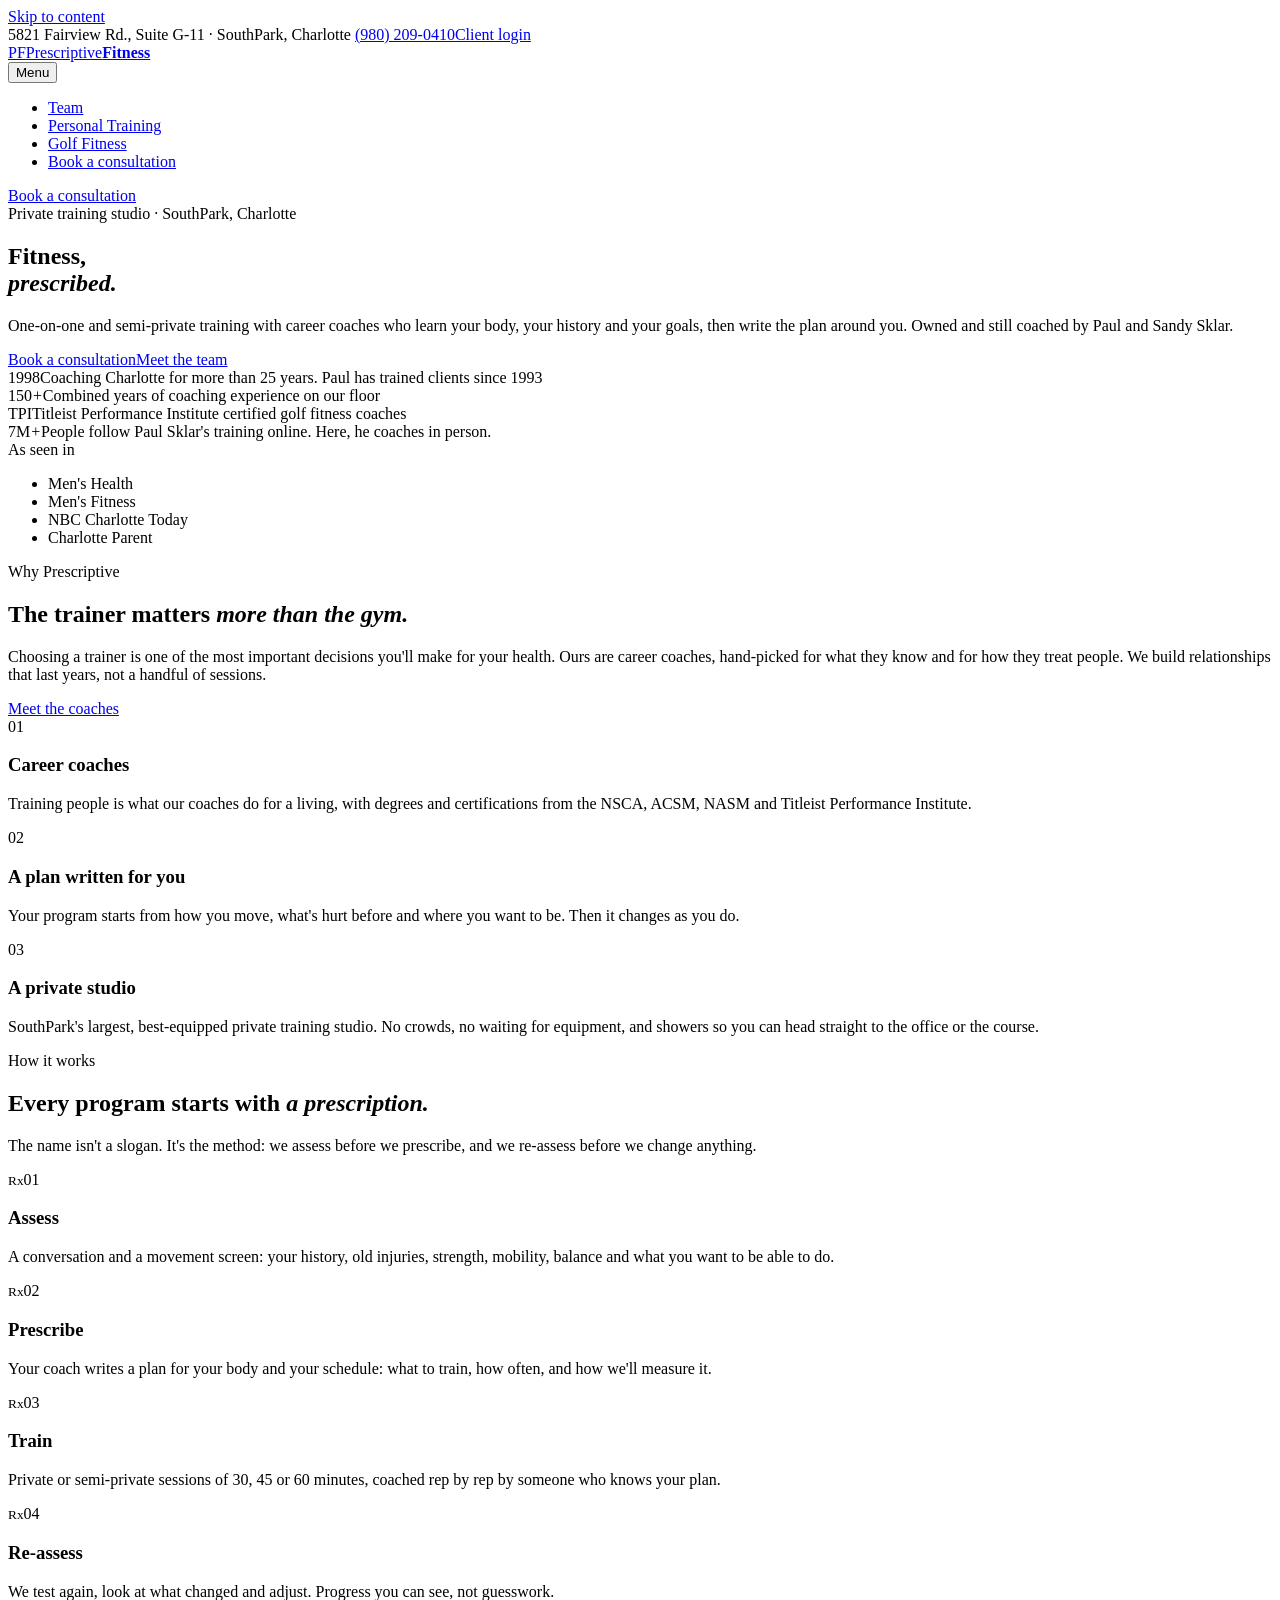
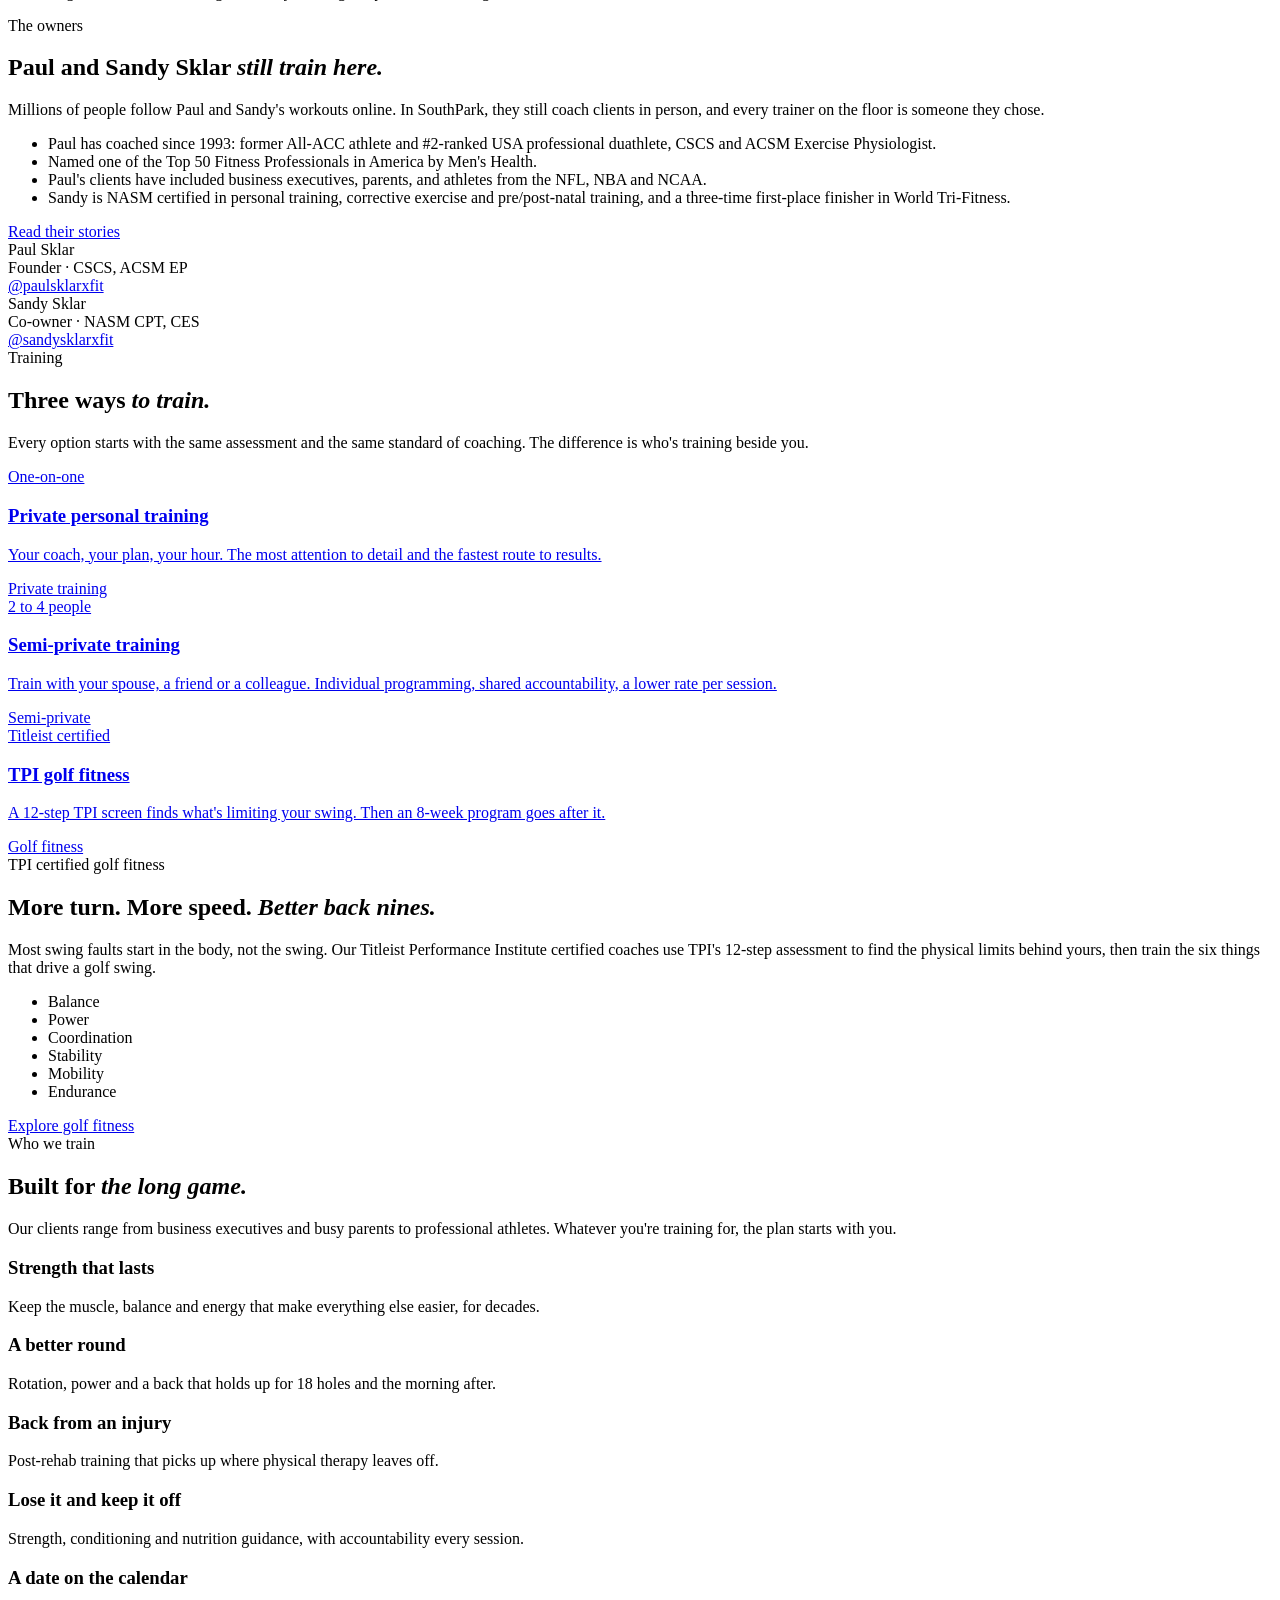
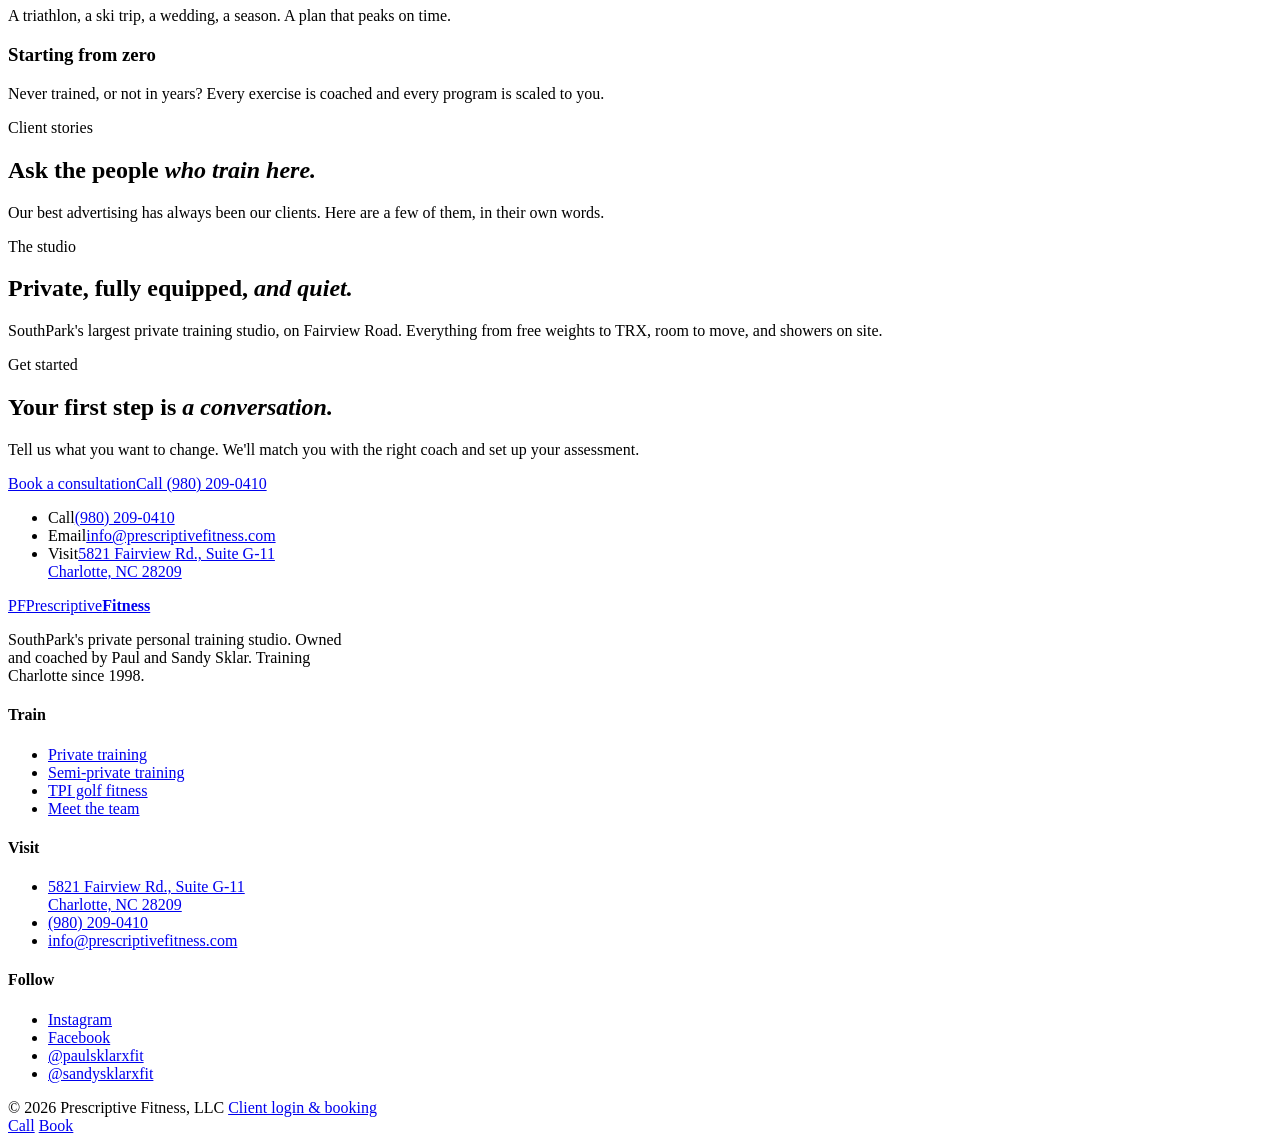
==== index.html @ cf6d72cd "Add site pages" ====
<!doctype html>
<html lang="en" class="no-js">
<head>
<meta charset="utf-8">
<meta name="viewport" content="width=device-width, initial-scale=1">
<title>Prescriptive Fitness · Private Personal Training in SouthPark, Charlotte</title>
<meta name="description" content="Private and semi-private personal training and TPI golf fitness in SouthPark, Charlotte. Career coaches, a plan written for you, and owners Paul and Sandy Sklar still on the floor. Since 1998.">
<link rel="canonical" href="https://prescriptivefitness.com/">
<meta property="og:type" content="website">
<meta property="og:site_name" content="Prescriptive Fitness">
<meta property="og:title" content="Prescriptive Fitness · Private Personal Training in SouthPark, Charlotte">
<meta property="og:description" content="Private and semi-private personal training and TPI golf fitness in SouthPark, Charlotte. Career coaches, a plan written for you, and owners Paul and Sandy Sklar still on the floor. Since 1998.">
<meta property="og:url" content="https://prescriptivefitness.com/">
<meta property="og:image" content="https://prescriptivefitness.com/assets/img/og-cover.jpg">
<meta name="twitter:card" content="summary_large_image">
<meta name="theme-color" content="#0B0B0C">
<link rel="icon" href="favicon.svg" type="image/svg+xml">
<link rel="preload" href="assets/fonts/archivo-latin-wdth-normal.woff2" as="font" type="font/woff2" crossorigin><link rel="preload" href="assets/fonts/inter-latin-wght-normal.woff2" as="font" type="font/woff2" crossorigin>
<link rel="stylesheet" href="assets/css/site.css">
</head>
<body>
<a class="skip" href="#main">Skip to content</a>
<div class="topbar"><div class="wrap">
  <span class="topbar__left muted">5821 Fairview Rd., Suite G-11 · SouthPark, Charlotte</span>
  <span class="topbar__right"><a href="tel:+19802090410">(980) 209-0410</a><a href="https://clients.mindbodyonline.com/classic/ws?studioid=299958" rel="noopener">Client login</a></span>
</div></div>
<header class="header"><div class="wrap">
  <a class="brand" href="index.html" aria-label="Prescriptive Fitness home"><span class="wordmark" data-logo><span class="wordmark__pf"><span>PF</span></span><span class="wordmark__text"><span>Prescriptive</span><b>Fitness</b></span></span></a>
  <nav class="nav" aria-label="Main">
    <button class="nav__toggle" type="button" aria-expanded="false" aria-controls="nav-menu">Menu</button>
    <ul class="nav__links" id="nav-menu">
      <li><a href="team.html">Team</a></li>
      <li><a href="personal-training.html">Personal Training</a></li>
      <li><a href="golf.html">Golf Fitness</a></li>
      <li class="nav__mobile-only"><a href="start.html">Book a consultation</a></li>
    </ul>
    <a class="btn" href="start.html">Book a consultation</a>
  </nav>
</div></header>
<main id="main">

<section class="hero">
  <div class="hero__media"><div class="slot slot--16x9" data-media="home-hero" data-label="Home hero · 16:9 · 15–30s silent loop of real sessions" data-loop></div></div>
  <div class="wrap"><div class="hero__copy">
    <span class="label">Private training studio · SouthPark, Charlotte</span>
    <h1 class="h1">Fitness,<br><em class="hl">prescribed.</em></h1>
    <p class="lede">One-on-one and semi-private training with career coaches who learn your body, your history and your goals, then write the plan around you. Owned and still coached by Paul and Sandy Sklar.</p>
    <div class="btn-row"><a class="btn" href="start.html">Book a consultation</a><a class="btn btn--ghost" href="team.html">Meet the team</a></div>
  </div></div>
</section>

<section class="proof" aria-label="At a glance">
  <div class="wrap">
    <div class="proof__grid">
      <div class="proof__item"><span class="proof__num">1998</span><span class="proof__txt">Coaching Charlotte for more than 25 years. Paul has trained clients since 1993</span></div>
      <div class="proof__item"><span class="proof__num">150<em>+</em></span><span class="proof__txt">Combined years of coaching experience on our floor</span></div>
      <div class="proof__item"><span class="proof__num">TPI</span><span class="proof__txt">Titleist Performance Institute certified golf fitness coaches</span></div>
      <div class="proof__item"><span class="proof__num">7M<em>+</em></span><span class="proof__txt">People follow Paul Sklar's training online. Here, he coaches in person.</span></div>
    </div>
    <div class="press">
      <span class="label label--plain">As seen in</span>
      <ul class="press__list"><li>Men's Health</li><li>Men's Fitness</li><li>NBC Charlotte Today</li><li>Charlotte Parent</li></ul>
    </div>
  </div>
</section>

<section class="section chalk" aria-labelledby="why-h">
  <div class="wrap">
    <div class="split split--center">
      <div class="stack reveal">
        <span class="label">Why Prescriptive</span>
        <h2 class="h2" id="why-h">The trainer matters <em class="hl">more than the gym.</em></h2>
      </div>
      <div class="stack reveal">
        <p class="lede">Choosing a trainer is one of the most important decisions you'll make for your health. Ours are career coaches, hand-picked for what they know and for how they treat people. We build relationships that last years, not a handful of sessions.</p>
        <a class="link-arrow" href="team.html">Meet the coaches</a>
      </div>
    </div>
    <div class="pillars">
      <div class="pillar reveal"><span class="pillar__n">01</span><h3 class="h3">Career coaches</h3><p>Training people is what our coaches do for a living, with degrees and certifications from the NSCA, ACSM, NASM and Titleist Performance Institute.</p></div>
      <div class="pillar reveal"><span class="pillar__n">02</span><h3 class="h3">A plan written for you</h3><p>Your program starts from how you move, what's hurt before and where you want to be. Then it changes as you do.</p></div>
      <div class="pillar reveal"><span class="pillar__n">03</span><h3 class="h3">A private studio</h3><p>SouthPark's largest, best-equipped private training studio. No crowds, no waiting for equipment, and showers so you can head straight to the office or the course.</p></div>
    </div>
  </div>
</section>

<section class="section" aria-labelledby="rx-h">
  <div class="wrap">
    <div class="split split--center">
      <div class="stack reveal">
        <span class="label">How it works</span>
        <h2 class="h2" id="rx-h">Every program starts with <em class="hl">a prescription.</em></h2>
      </div>
      <p class="lede reveal">The name isn't a slogan. It's the method: we assess before we prescribe, and we re-assess before we change anything.</p>
    </div>
    <ol class="rx" style="list-style:none;padding:0">
      <li class="rx__step reveal"><span class="rx__tag"><small>Rx</small>01</span><h3 class="h3">Assess</h3><p>A conversation and a movement screen: your history, old injuries, strength, mobility, balance and what you want to be able to do.</p></li>
      <li class="rx__step reveal"><span class="rx__tag"><small>Rx</small>02</span><h3 class="h3">Prescribe</h3><p>Your coach writes a plan for your body and your schedule: what to train, how often, and how we'll measure it.</p></li>
      <li class="rx__step reveal"><span class="rx__tag"><small>Rx</small>03</span><h3 class="h3">Train</h3><p>Private or semi-private sessions of 30, 45 or 60 minutes, coached rep by rep by someone who knows your plan.</p></li>
      <li class="rx__step reveal"><span class="rx__tag"><small>Rx</small>04</span><h3 class="h3">Re-assess</h3><p>We test again, look at what changed and adjust. Progress you can see, not guesswork.</p></li>
    </ol>
  </div>
</section>

<section class="section black-2" aria-labelledby="owners-h">
  <div class="wrap">
    <div class="split">
      <div class="stack reveal">
        <span class="label">The owners</span>
        <h2 class="h2" id="owners-h">Paul and Sandy Sklar <em class="hl">still train here.</em></h2>
        <p class="lede">Millions of people follow Paul and Sandy's workouts online. In SouthPark, they still coach clients in person, and every trainer on the floor is someone they chose.</p>
        <ul class="facts">
          <li>Paul has coached since 1993: former All-ACC athlete and #2-ranked USA professional duathlete, CSCS and ACSM Exercise Physiologist.</li>
          <li>Named one of the Top 50 Fitness Professionals in America by Men's Health.</li>
          <li>Paul's clients have included business executives, parents, and athletes from the NFL, NBA and NCAA.</li>
          <li>Sandy is NASM certified in personal training, corrective exercise and pre/post-natal training, and a three-time first-place finisher in World Tri-Fitness.</li>
        </ul>
        <a class="btn btn--ghost" href="team.html">Read their stories</a>
      </div>
      <div class="stack reveal">
        <div class="owners">
          <figure class="owner" style="margin:0"><div class="slot slot--4x5" data-media="home-paul" data-label="Paul · 4:5 portrait" data-alt="Paul Sklar in the Prescriptive Fitness studio"></div>
            <figcaption><div class="owner__name">Paul Sklar</div><div class="owner__role">Founder · CSCS, ACSM EP</div><a class="owner__handle" href="https://www.instagram.com/paulsklarxfit/" rel="noopener">@paulsklarxfit</a></figcaption></figure>
          <figure class="owner" style="margin:0"><div class="slot slot--4x5" data-media="home-sandy" data-label="Sandy · 4:5 portrait" data-alt="Sandy Sklar in the Prescriptive Fitness studio"></div>
            <figcaption><div class="owner__name">Sandy Sklar</div><div class="owner__role">Co-owner · NASM CPT, CES</div><a class="owner__handle" href="https://www.instagram.com/sandysklarxfit/" rel="noopener">@sandysklarxfit</a></figcaption></figure>
        </div>
        <div class="slot slot--16x9" data-media="home-owners-video" data-label="Paul &amp; Sandy intro · 16:9 · 60–90s"></div>
      </div>
    </div>
  </div>
</section>

<section class="section chalk" aria-labelledby="programs-h">
  <div class="wrap">
    <div class="split split--center">
      <div class="stack reveal"><span class="label">Training</span><h2 class="h2" id="programs-h">Three ways <em class="hl">to train.</em></h2></div>
      <p class="lede reveal">Every option starts with the same assessment and the same standard of coaching. The difference is who's training beside you.</p>
    </div>
    <div class="cards">
      <a class="card reveal" href="personal-training.html"><div class="slot slot--3x2" data-media="home-private" data-label="Private training · 3:2" data-alt="A coach training a client one-on-one"></div>
        <div class="card__body"><span class="card__kicker">One-on-one</span><h3 class="h3">Private personal training</h3><p>Your coach, your plan, your hour. The most attention to detail and the fastest route to results.</p><span class="link-arrow">Private training</span></div></a>
      <a class="card reveal" href="personal-training.html#semi"><div class="slot slot--3x2" data-media="home-semi" data-label="Semi-private · 3:2" data-alt="Two clients training together with a coach"></div>
        <div class="card__body"><span class="card__kicker">2 to 4 people</span><h3 class="h3">Semi-private training</h3><p>Train with your spouse, a friend or a colleague. Individual programming, shared accountability, a lower rate per session.</p><span class="link-arrow">Semi-private</span></div></a>
      <a class="card reveal" href="golf.html"><div class="slot slot--3x2" data-media="home-golf" data-label="Golf fitness · 3:2" data-alt="A golfer doing rotational training"></div>
        <div class="card__body"><span class="card__kicker">Titleist certified</span><h3 class="h3">TPI golf fitness</h3><p>A 12-step TPI screen finds what's limiting your swing. Then an 8-week program goes after it.</p><span class="link-arrow">Golf fitness</span></div></a>
    </div>
  </div>
</section>

<section class="section band" aria-labelledby="golf-h">
  <div class="wrap band__grid">
    <div class="reveal"><div class="slot slot--4x5" data-media="home-golf-band" data-label="Golf band · 4:5 · golfer training" data-alt="A golfer training in the studio"></div></div>
    <div class="stack reveal">
      <span class="label">TPI certified golf fitness</span>
      <h2 class="h2" id="golf-h">More turn. More speed. <em class="hl">Better back nines.</em></h2>
      <p class="lede">Most swing faults start in the body, not the swing. Our Titleist Performance Institute certified coaches use TPI's 12-step assessment to find the physical limits behind yours, then train the six things that drive a golf swing.</p>
      <ul class="elements"><li>Balance</li><li>Power</li><li>Coordination</li><li>Stability</li><li>Mobility</li><li>Endurance</li></ul>
      <div class="btn-row"><a class="btn" href="golf.html">Explore golf fitness</a></div>
    </div>
  </div>
</section>

<section class="section chalk" aria-labelledby="who-h">
  <div class="wrap">
    <div class="split split--center">
      <div class="stack reveal"><span class="label">Who we train</span><h2 class="h2" id="who-h">Built for <em class="hl">the long game.</em></h2></div>
      <p class="lede reveal">Our clients range from business executives and busy parents to professional athletes. Whatever you're training for, the plan starts with you.</p>
    </div>
    <div class="goals">
      <div class="goal reveal"><h3>Strength that lasts</h3><p>Keep the muscle, balance and energy that make everything else easier, for decades.</p></div>
      <div class="goal reveal"><h3>A better round</h3><p>Rotation, power and a back that holds up for 18 holes and the morning after.</p></div>
      <div class="goal reveal"><h3>Back from an injury</h3><p>Post-rehab training that picks up where physical therapy leaves off.</p></div>
      <div class="goal reveal"><h3>Lose it and keep it off</h3><p>Strength, conditioning and nutrition guidance, with accountability every session.</p></div>
      <div class="goal reveal"><h3>A date on the calendar</h3><p>A triathlon, a ski trip, a wedding, a season. A plan that peaks on time.</p></div>
      <div class="goal reveal"><h3>Starting from zero</h3><p>Never trained, or not in years? Every exercise is coached and every program is scaled to you.</p></div>
    </div>
  </div>
</section>

<section class="section" aria-labelledby="stories-h">
  <div class="wrap">
    <div class="split split--center">
      <div class="stack reveal"><span class="label">Client stories</span><h2 class="h2" id="stories-h">Ask the people <em class="hl">who train here.</em></h2></div>
      <p class="lede reveal">Our best advertising has always been our clients. Here are a few of them, in their own words.</p>
    </div>
    <div class="testis" id="stories"></div>
  </div>
</section>

<section class="section black-2" aria-labelledby="studio-h">
  <div class="wrap">
    <div class="split split--center">
      <div class="stack reveal"><span class="label">The studio</span><h2 class="h2" id="studio-h">Private, fully equipped, <em class="hl">and quiet.</em></h2></div>
      <p class="lede reveal">SouthPark's largest private training studio, on Fairview Road. Everything from free weights to TRX, room to move, and showers on site.</p>
    </div>
    <div class="gallery">
      <div class="g1 reveal"><div class="slot slot--16x9" data-media="studio-01" data-label="Studio · wide shot of the floor" data-alt="The Prescriptive Fitness training floor"></div></div>
      <div class="reveal"><div class="slot slot--1x1" data-media="studio-02" data-label="Studio · equipment detail"></div></div>
      <div class="reveal"><div class="slot slot--1x1" data-media="studio-03" data-label="Studio · showers / locker room"></div></div>
      <div class="reveal"><div class="slot slot--1x1" data-media="studio-04" data-label="Studio · coaching moment"></div></div>
      <div class="reveal"><div class="slot slot--1x1" data-media="studio-05" data-label="Studio · entrance / front desk"></div></div>
    </div>
  </div>
</section>

<section class="section cta" aria-labelledby="cta-h">
  <div class="wrap">
    <div class="stack reveal">
      <span class="label">Get started</span>
      <h2 class="h2" id="cta-h">Your first step is <em class="hl">a conversation.</em></h2>
      <p class="lede">Tell us what you want to change. We'll match you with the right coach and set up your assessment.</p>
      <div class="btn-row"><a class="btn" href="start.html">Book a consultation</a><a class="btn btn--ghost" href="tel:+19802090410">Call (980) 209-0410</a></div>
    </div>
    <div class="cta__side reveal">
      <ul class="contact-list">
        <li><span class="k">Call</span><a href="tel:+19802090410">(980) 209-0410</a></li>
        <li><span class="k">Email</span><a href="mailto:info@prescriptivefitness.com">info@prescriptivefitness.com</a></li>
        <li><span class="k">Visit</span><a href="https://www.google.com/maps/search/?api=1&query=Prescriptive+Fitness+5821+Fairview+Rd+Suite+G-11+Charlotte+NC+28209" rel="noopener">5821 Fairview Rd., Suite G-11<br>Charlotte, NC 28209</a></li>
      </ul>
    </div>
  </div>
</section>
</main>
<footer class="footer">
  <div class="wrap">
    <div class="footer__grid">
      <div class="stack-sm">
        <a class="brand" href="index.html" aria-label="Prescriptive Fitness home"><span class="wordmark" data-logo><span class="wordmark__pf"><span>PF</span></span><span class="wordmark__text"><span>Prescriptive</span><b>Fitness</b></span></span></a>
        <p class="muted" style="max-width:360px">SouthPark's private personal training studio. Owned and coached by Paul and Sandy Sklar. Training Charlotte since 1998.</p>
      </div>
      <div>
        <h4>Train</h4>
        <ul>
          <li><a href="personal-training.html">Private training</a></li>
          <li><a href="personal-training.html#semi">Semi-private training</a></li>
          <li><a href="golf.html">TPI golf fitness</a></li>
          <li><a href="team.html">Meet the team</a></li>
        </ul>
      </div>
      <div>
        <h4>Visit</h4>
        <ul>
          <li><a href="https://www.google.com/maps/search/?api=1&query=Prescriptive+Fitness+5821+Fairview+Rd+Suite+G-11+Charlotte+NC+28209" rel="noopener">5821 Fairview Rd., Suite G-11<br>Charlotte, NC 28209</a></li>
          <li><a href="tel:+19802090410">(980) 209-0410</a></li>
          <li><a href="mailto:info@prescriptivefitness.com">info@prescriptivefitness.com</a></li>
        </ul>
      </div>
      <div>
        <h4>Follow</h4>
        <ul>
          <li><a href="https://www.instagram.com/prescriptive.fitness/" rel="noopener">Instagram</a></li>
          <li><a href="https://www.facebook.com/PrescriptiveFitness/" rel="noopener">Facebook</a></li>
          <li><a href="https://www.instagram.com/paulsklarxfit/" rel="noopener">@paulsklarxfit</a></li>
          <li><a href="https://www.instagram.com/sandysklarxfit/" rel="noopener">@sandysklarxfit</a></li>
        </ul>
      </div>
    </div>
    <div class="footer__base">
      <span>© <span data-year>2026</span> Prescriptive Fitness, LLC</span>
      <span><a href="https://clients.mindbodyonline.com/classic/ws?studioid=299958" rel="noopener">Client login &amp; booking</a></span>
    </div>
  </div>
</footer>
<div class="mbar" role="region" aria-label="Quick actions">
  <a class="btn btn--ghost" href="tel:+19802090410">Call</a>
  <a class="btn" href="start.html">Book</a>
</div>
<script src="assets/js/media.js"></script>
<script src="assets/js/site.js"></script>
</body>
</html>
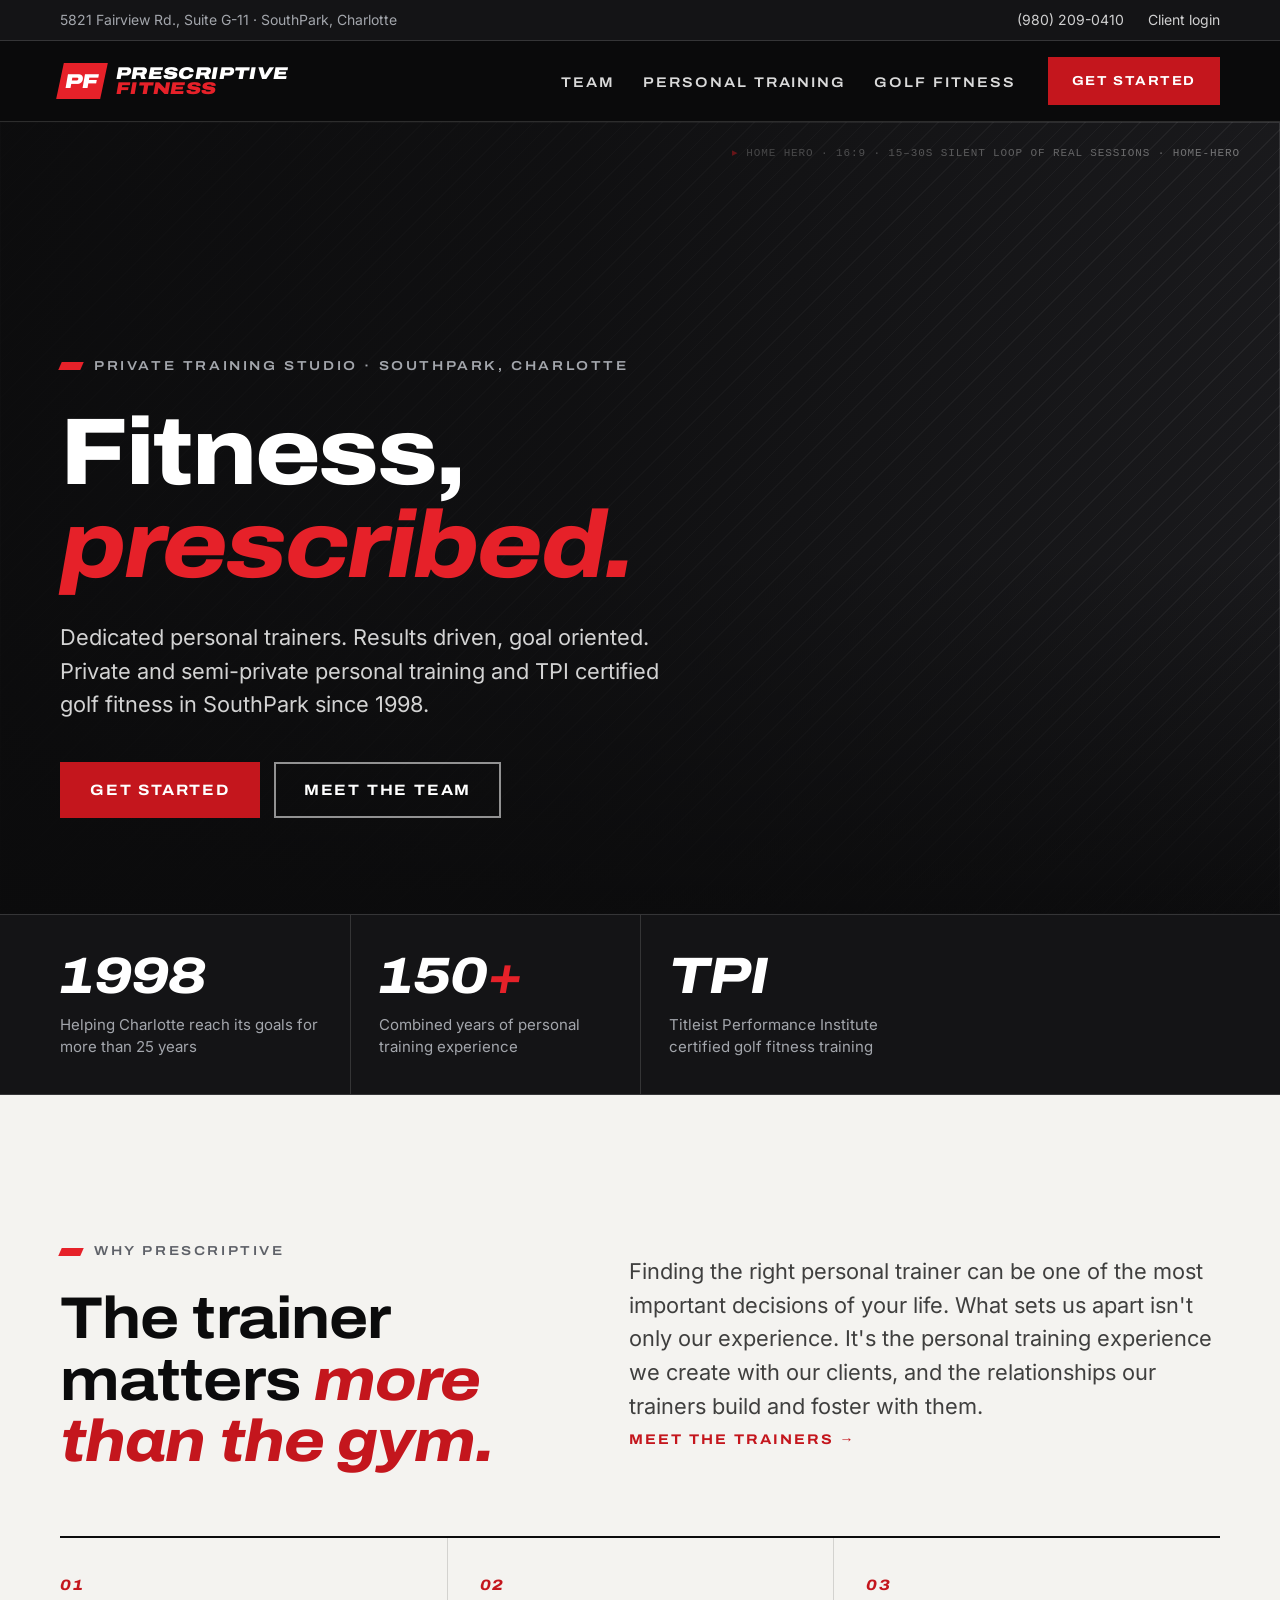
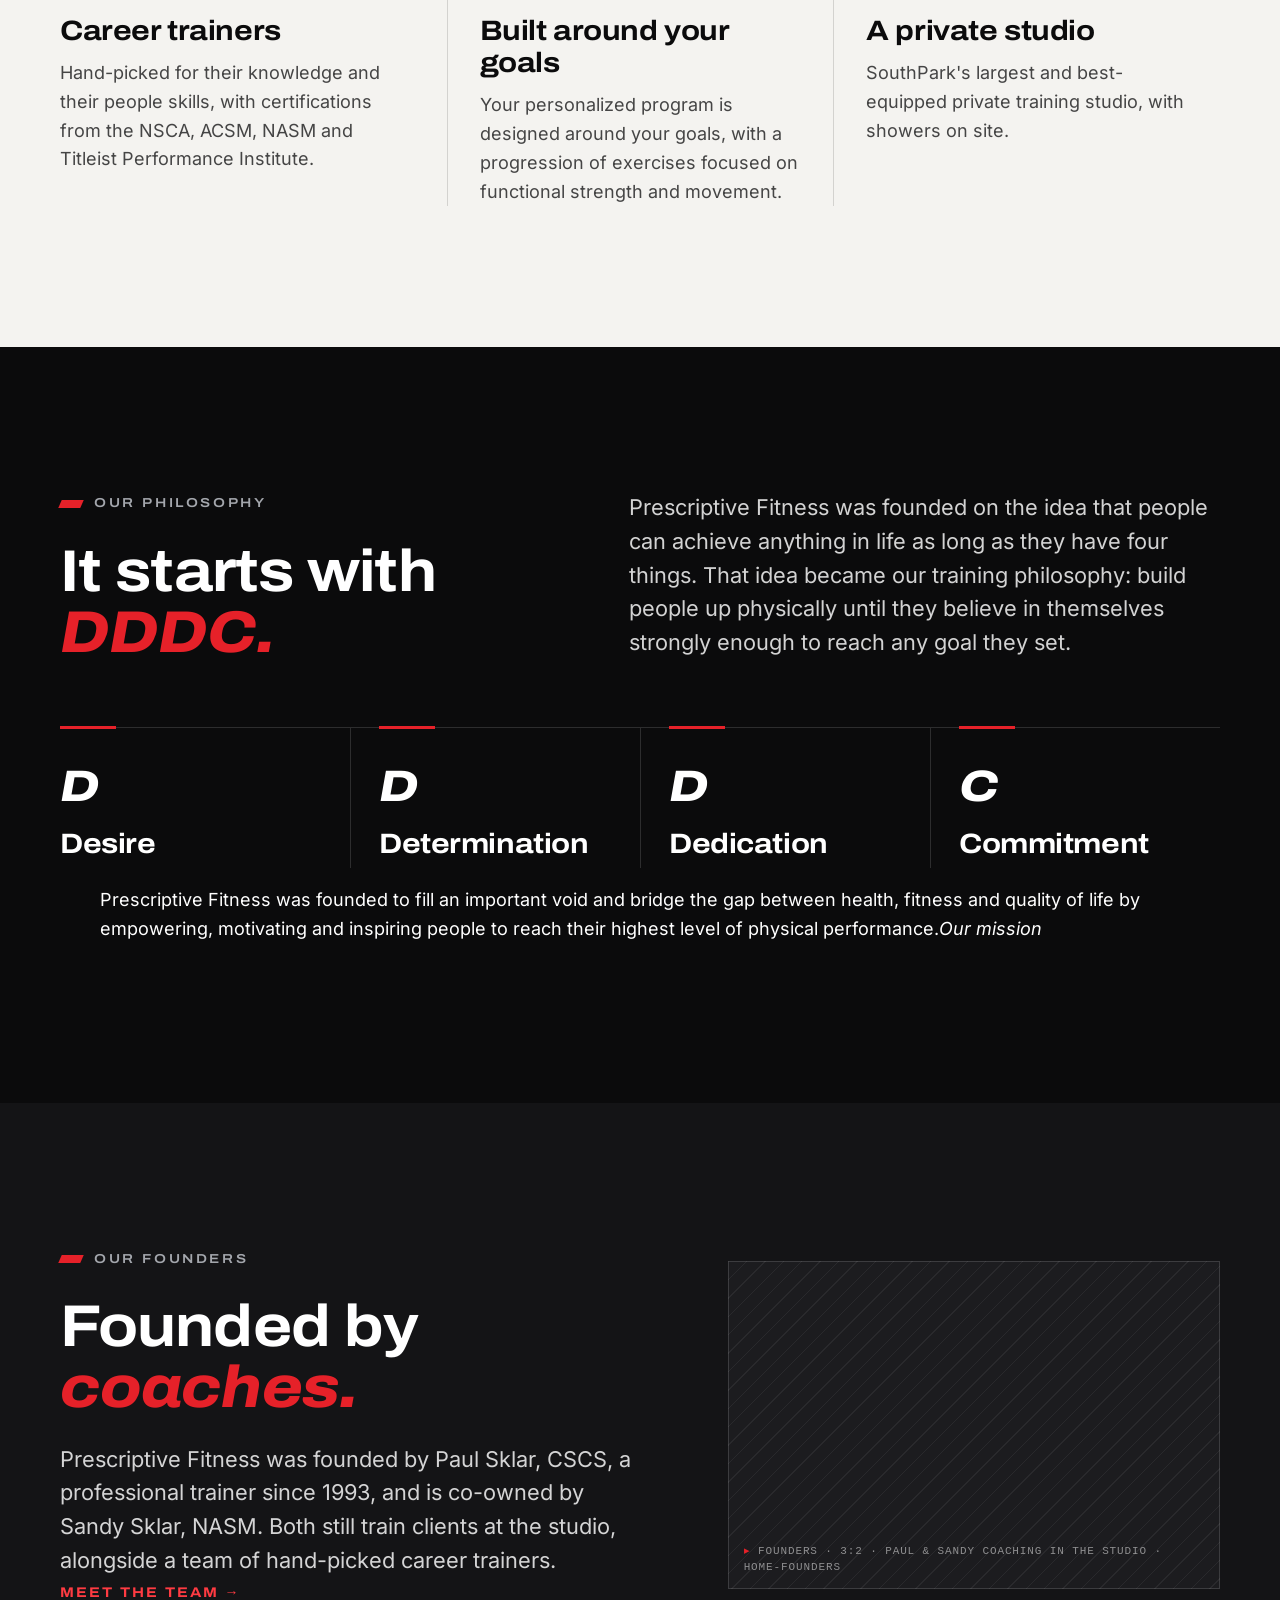
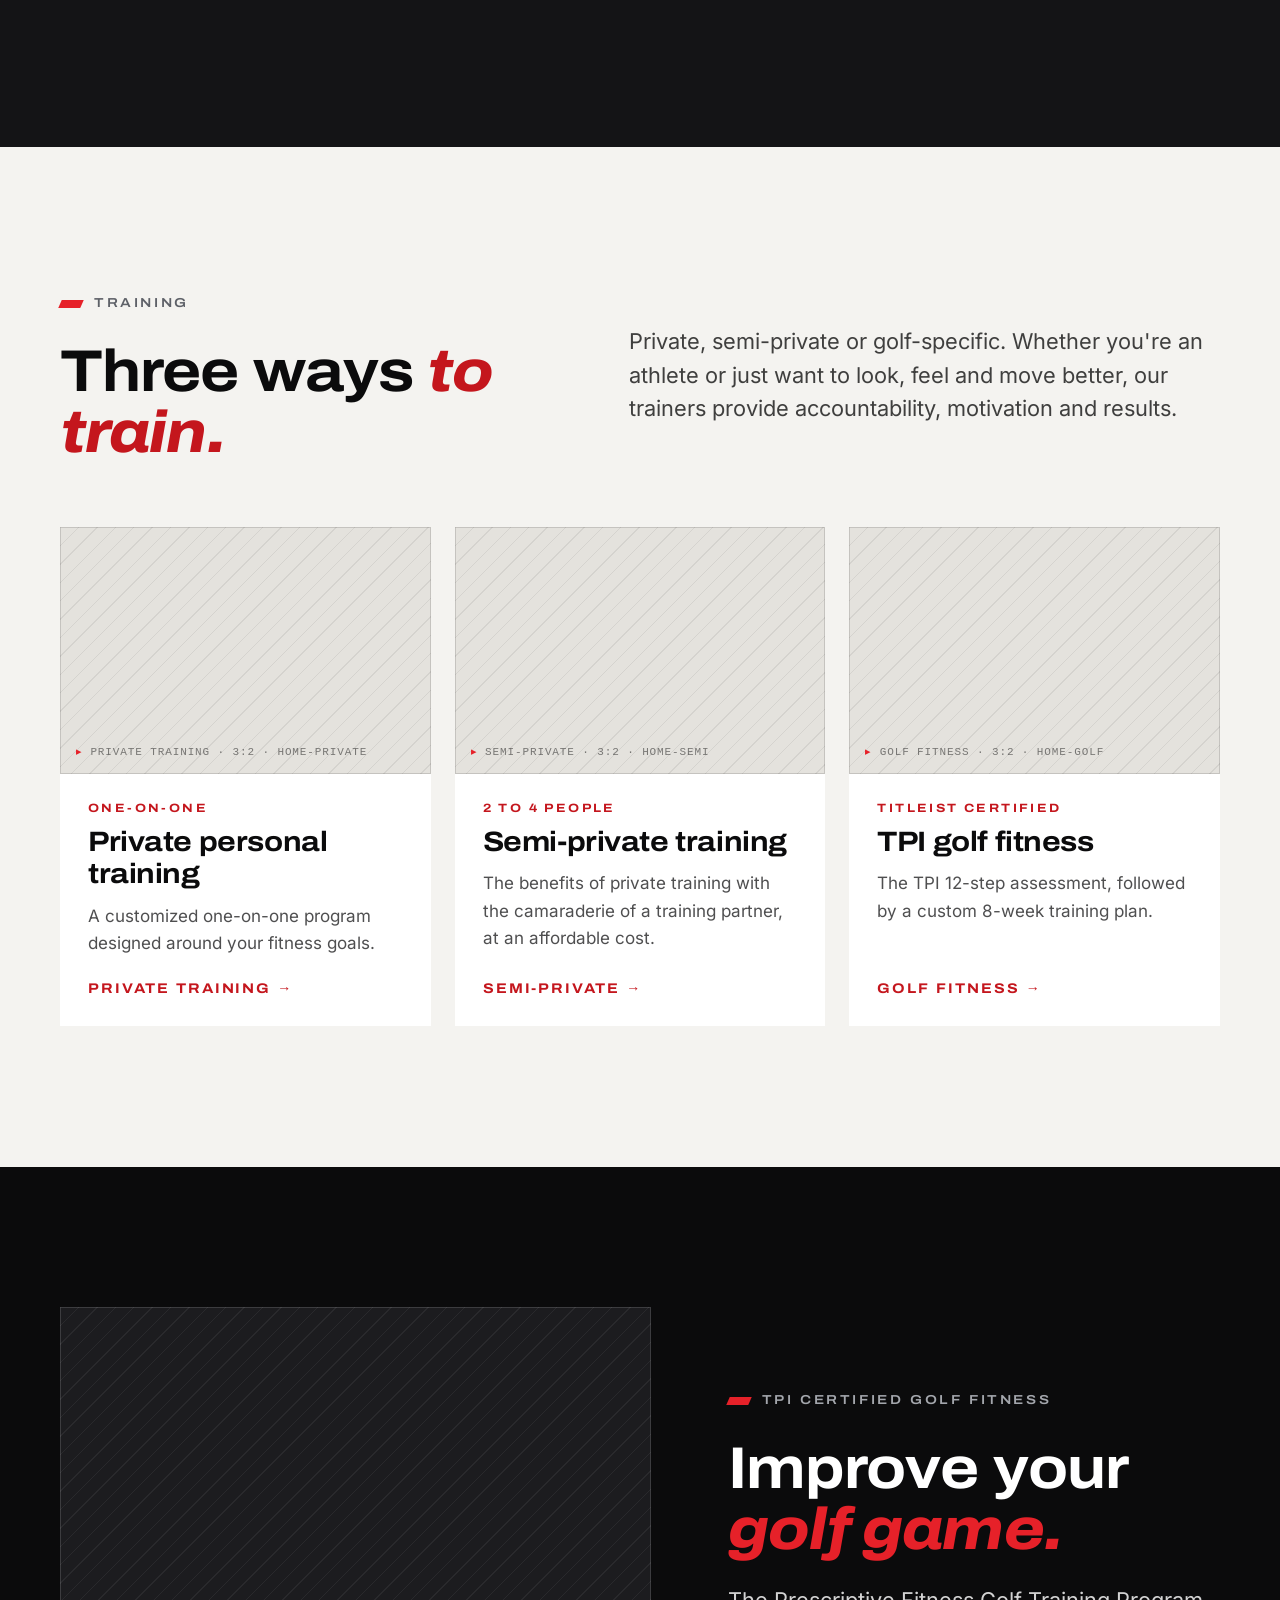
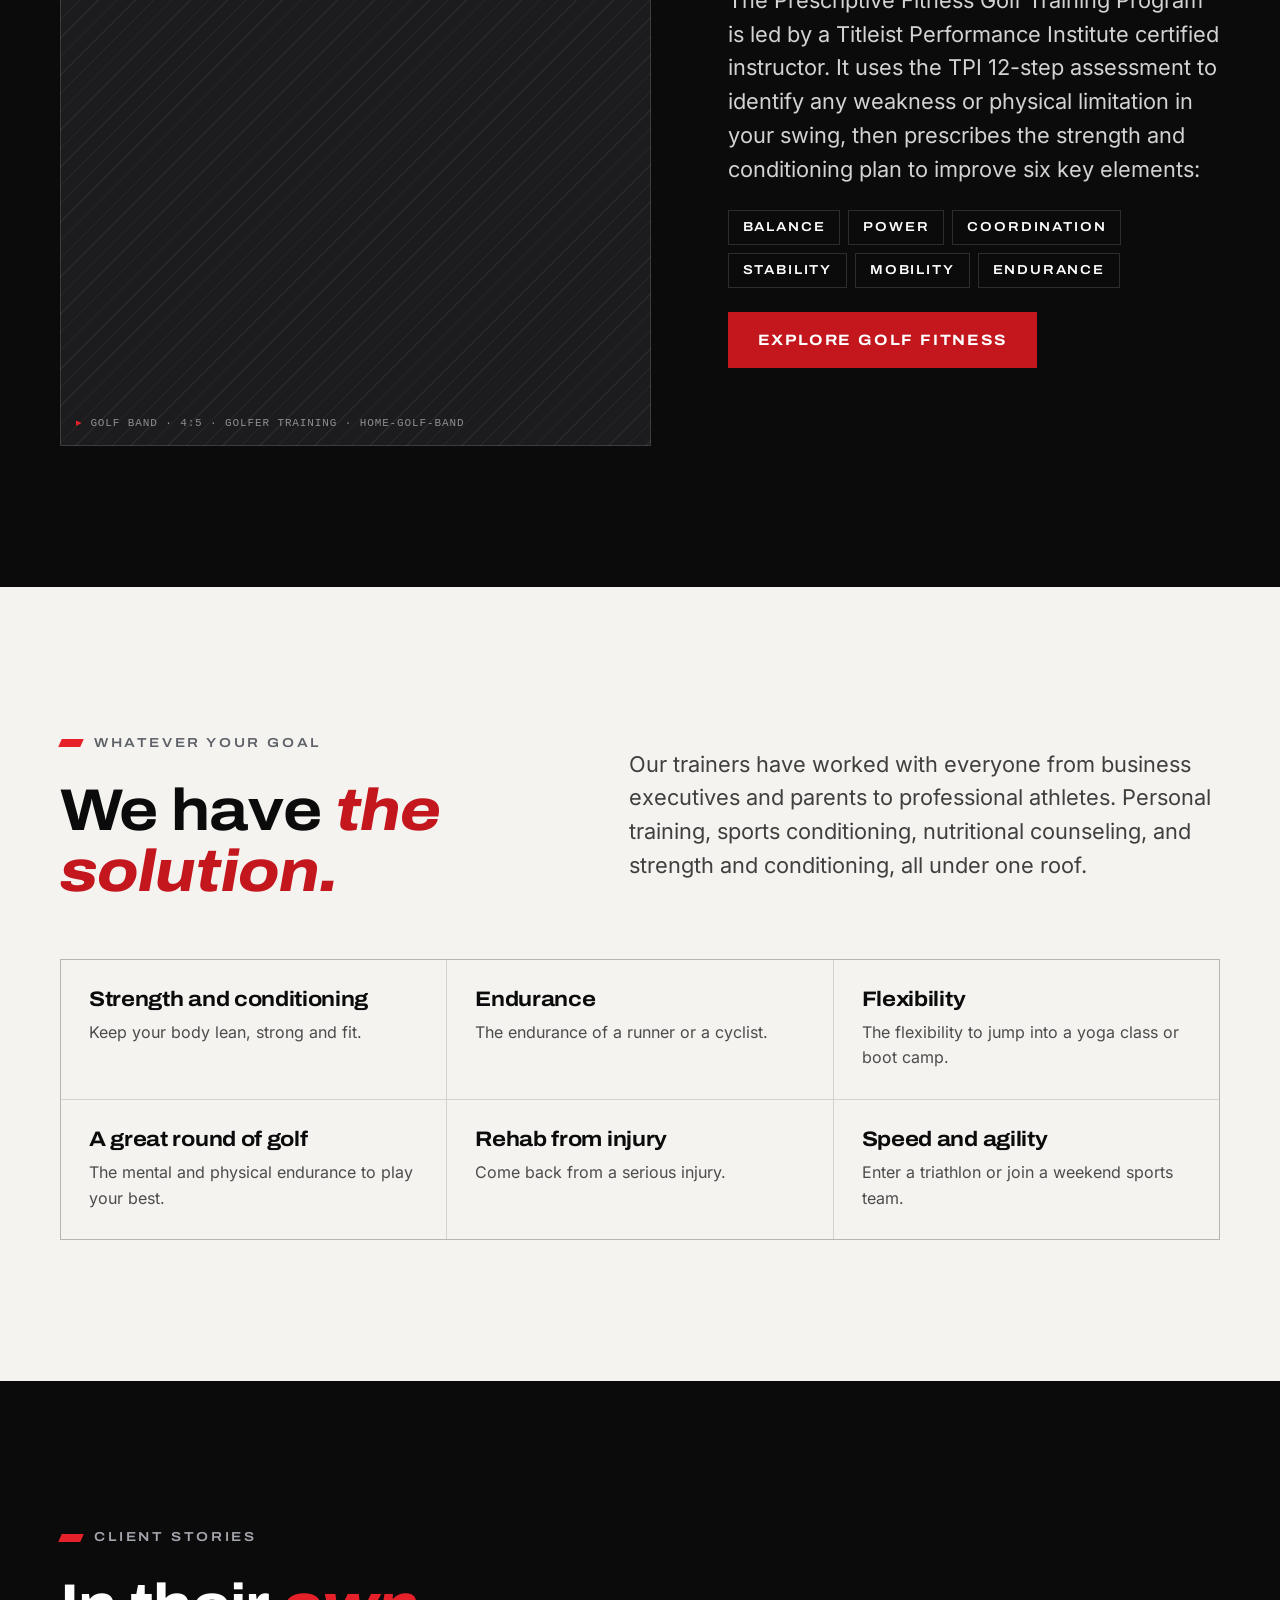
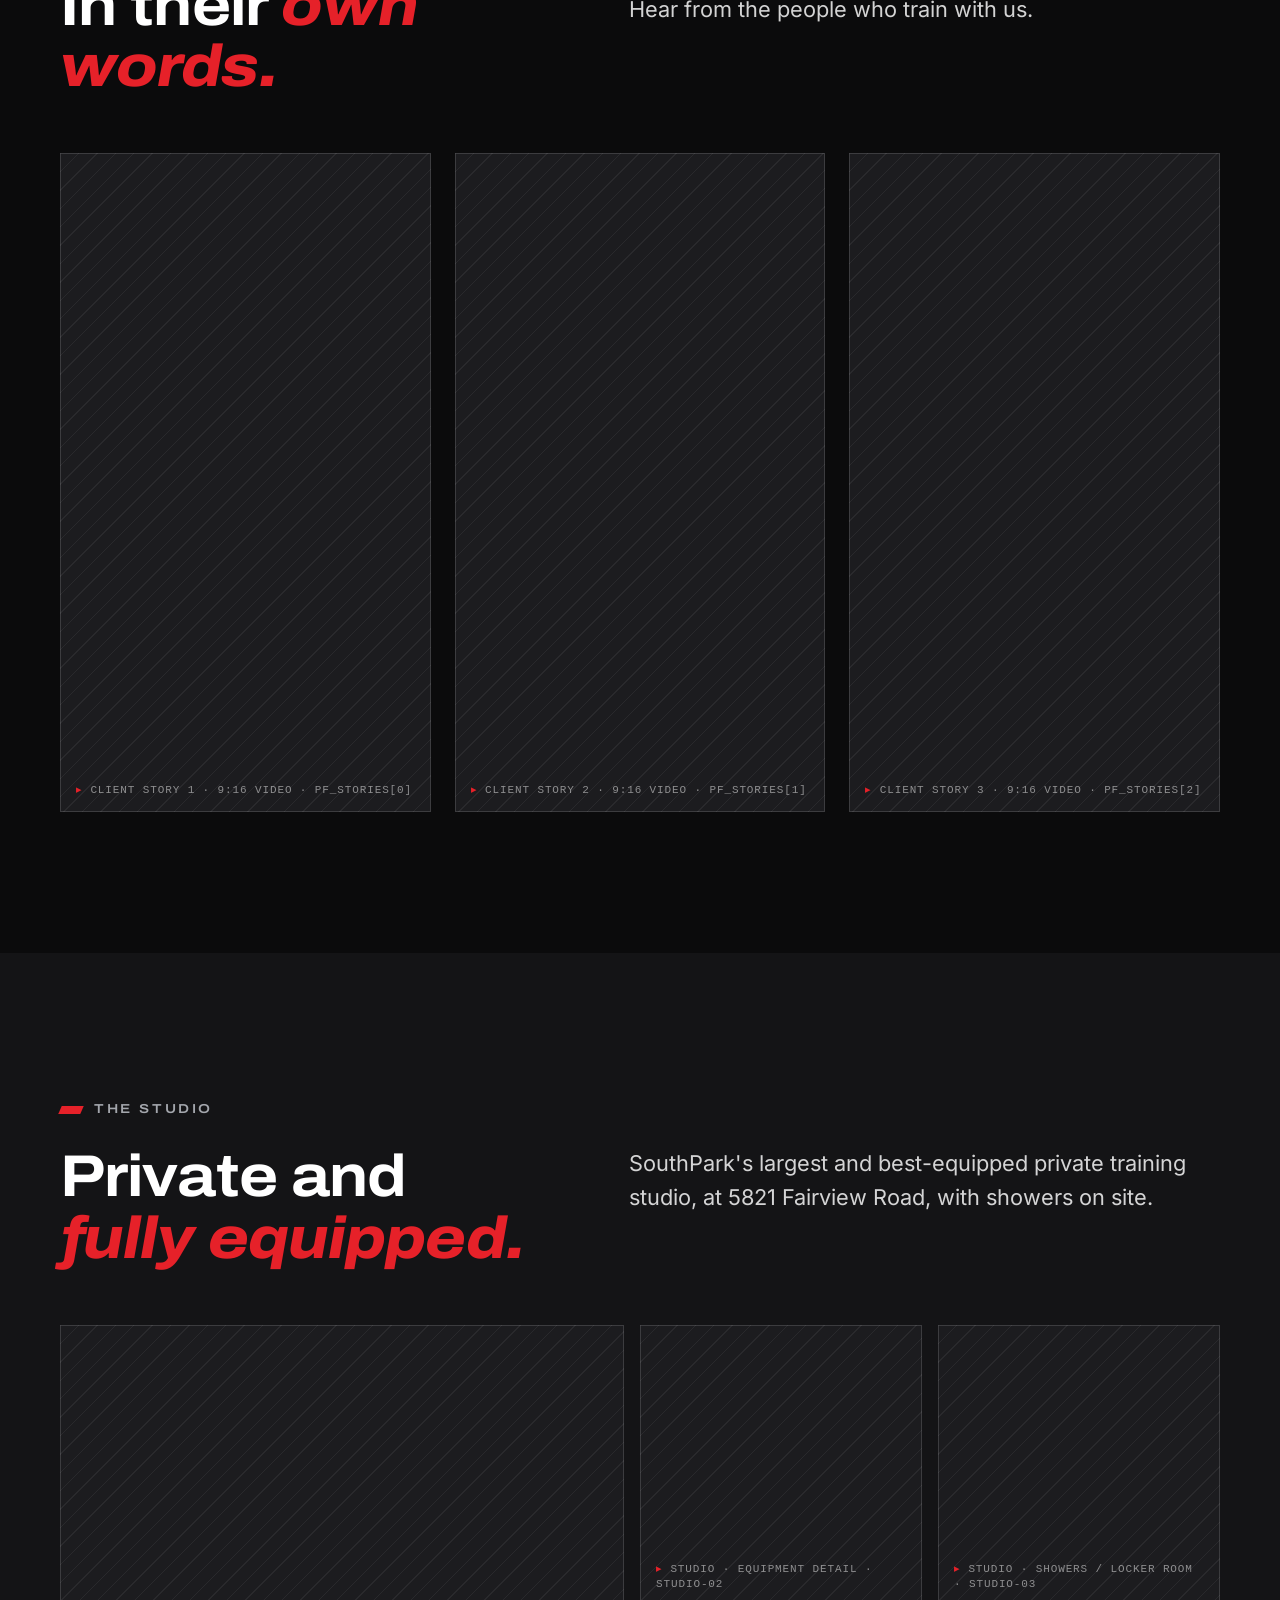
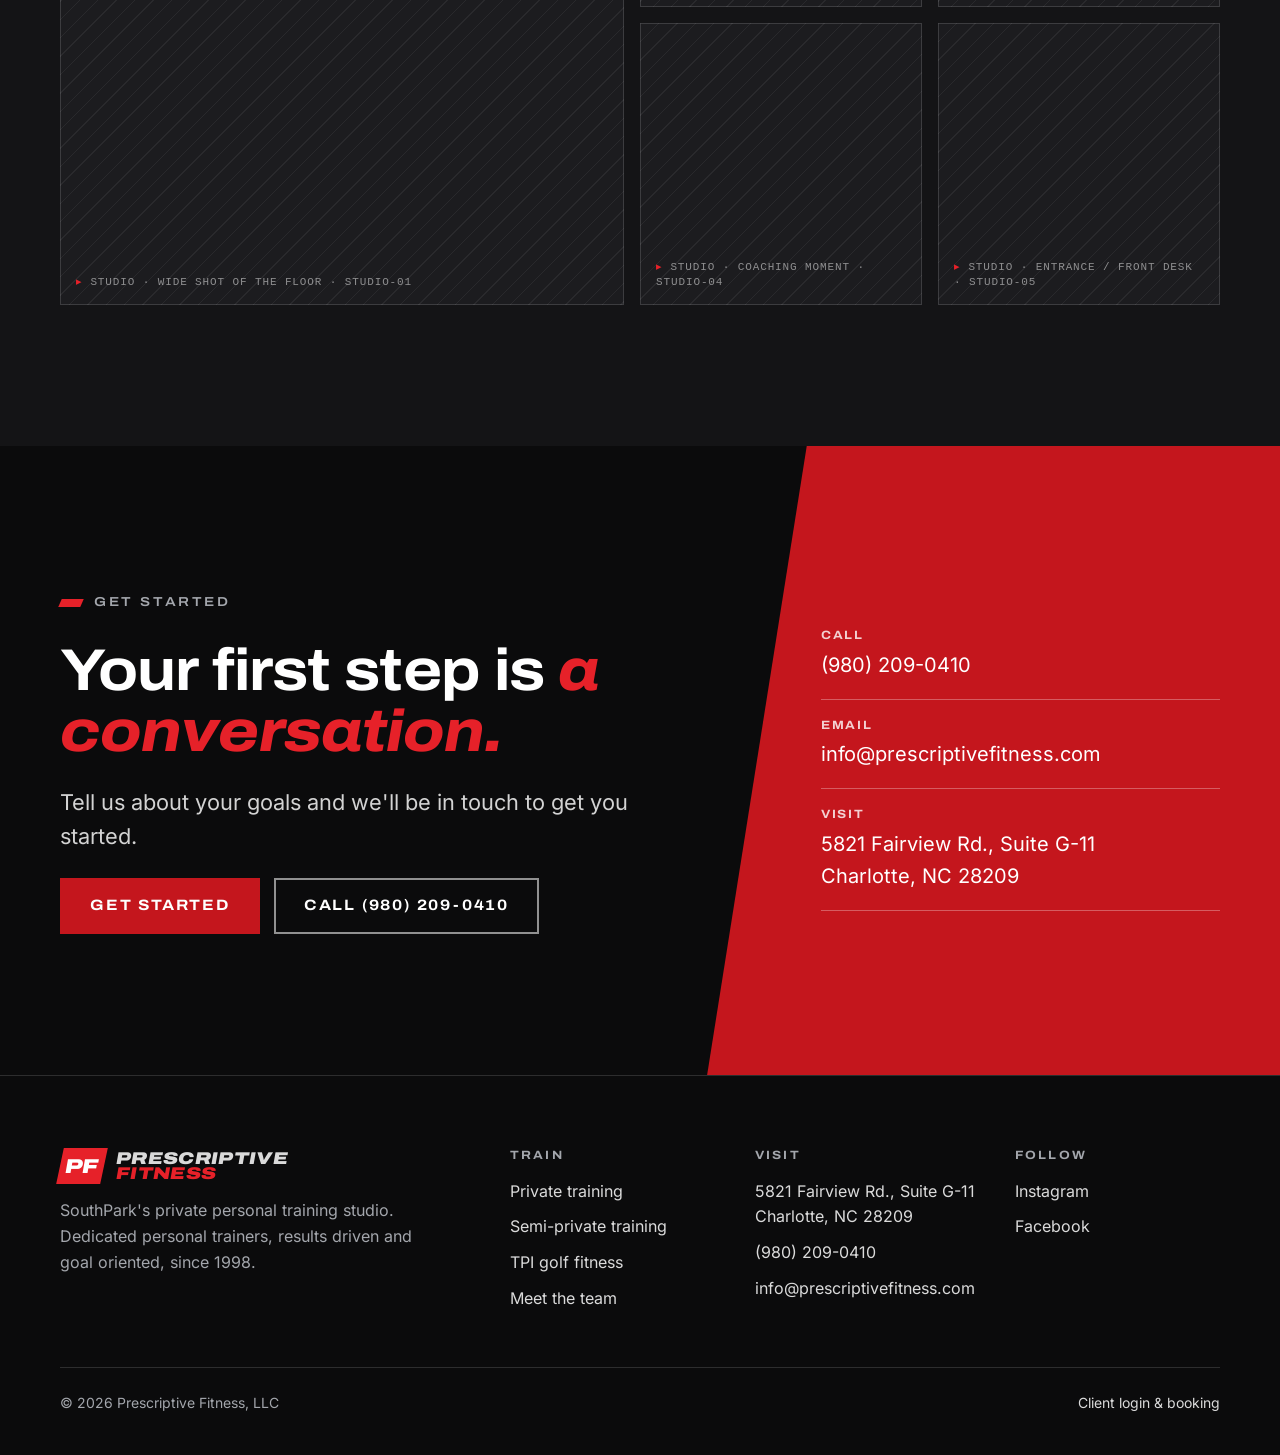
==== commit 46c9c8af: "Tone down owner branding, use only sourced copy" ====
--- a/index.html
+++ b/index.html
@@ -4,12 +4,12 @@
 <meta charset="utf-8">
 <meta name="viewport" content="width=device-width, initial-scale=1">
 <title>Prescriptive Fitness · Private Personal Training in SouthPark, Charlotte</title>
-<meta name="description" content="Private and semi-private personal training and TPI golf fitness in SouthPark, Charlotte. Career coaches, a plan written for you, and owners Paul and Sandy Sklar still on the floor. Since 1998.">
+<meta name="description" content="Private and semi-private personal training and TPI golf fitness in SouthPark, Charlotte. Dedicated, career personal trainers: results driven and goal oriented. Since 1998.">
 <link rel="canonical" href="https://prescriptivefitness.com/">
 <meta property="og:type" content="website">
 <meta property="og:site_name" content="Prescriptive Fitness">
 <meta property="og:title" content="Prescriptive Fitness · Private Personal Training in SouthPark, Charlotte">
-<meta property="og:description" content="Private and semi-private personal training and TPI golf fitness in SouthPark, Charlotte. Career coaches, a plan written for you, and owners Paul and Sandy Sklar still on the floor. Since 1998.">
+<meta property="og:description" content="Private and semi-private personal training and TPI golf fitness in SouthPark, Charlotte. Dedicated, career personal trainers: results driven and goal oriented. Since 1998.">
 <meta property="og:url" content="https://prescriptivefitness.com/">
 <meta property="og:image" content="https://prescriptivefitness.com/assets/img/og-cover.jpg">
 <meta name="twitter:card" content="summary_large_image">
@@ -32,9 +32,9 @@
       <li><a href="team.html">Team</a></li>
       <li><a href="personal-training.html">Personal Training</a></li>
       <li><a href="golf.html">Golf Fitness</a></li>
-      <li class="nav__mobile-only"><a href="start.html">Book a consultation</a></li>
+      <li class="nav__mobile-only"><a href="start.html">Get started</a></li>
     </ul>
-    <a class="btn" href="start.html">Book a consultation</a>
+    <a class="btn" href="start.html">Get started</a>
   </nav>
 </div></header>
 <main id="main">
@@ -44,22 +44,17 @@
   <div class="wrap"><div class="hero__copy">
     <span class="label">Private training studio · SouthPark, Charlotte</span>
     <h1 class="h1">Fitness,<br><em class="hl">prescribed.</em></h1>
-    <p class="lede">One-on-one and semi-private training with career coaches who learn your body, your history and your goals, then write the plan around you. Owned and still coached by Paul and Sandy Sklar.</p>
-    <div class="btn-row"><a class="btn" href="start.html">Book a consultation</a><a class="btn btn--ghost" href="team.html">Meet the team</a></div>
+    <p class="lede">Dedicated personal trainers. Results driven, goal oriented. Private and semi-private personal training and TPI certified golf fitness in SouthPark since 1998.</p>
+    <div class="btn-row"><a class="btn" href="start.html">Get started</a><a class="btn btn--ghost" href="team.html">Meet the team</a></div>
   </div></div>
 </section>
 
 <section class="proof" aria-label="At a glance">
   <div class="wrap">
-    <div class="proof__grid">
-      <div class="proof__item"><span class="proof__num">1998</span><span class="proof__txt">Coaching Charlotte for more than 25 years. Paul has trained clients since 1993</span></div>
-      <div class="proof__item"><span class="proof__num">150<em>+</em></span><span class="proof__txt">Combined years of coaching experience on our floor</span></div>
-      <div class="proof__item"><span class="proof__num">TPI</span><span class="proof__txt">Titleist Performance Institute certified golf fitness coaches</span></div>
-      <div class="proof__item"><span class="proof__num">7M<em>+</em></span><span class="proof__txt">People follow Paul Sklar's training online. Here, he coaches in person.</span></div>
-    </div>
-    <div class="press">
-      <span class="label label--plain">As seen in</span>
-      <ul class="press__list"><li>Men's Health</li><li>Men's Fitness</li><li>NBC Charlotte Today</li><li>Charlotte Parent</li></ul>
+    <div class="proof__grid proof__grid--3">
+      <div class="proof__item"><span class="proof__num">1998</span><span class="proof__txt">Helping Charlotte reach its goals for more than 25 years</span></div>
+      <div class="proof__item"><span class="proof__num">150<em>+</em></span><span class="proof__txt">Combined years of personal training experience</span></div>
+      <div class="proof__item"><span class="proof__num">TPI</span><span class="proof__txt">Titleist Performance Institute certified golf fitness training</span></div>
     </div>
   </div>
 </section>
@@ -72,61 +67,46 @@
         <h2 class="h2" id="why-h">The trainer matters <em class="hl">more than the gym.</em></h2>
       </div>
       <div class="stack reveal">
-        <p class="lede">Choosing a trainer is one of the most important decisions you'll make for your health. Ours are career coaches, hand-picked for what they know and for how they treat people. We build relationships that last years, not a handful of sessions.</p>
-        <a class="link-arrow" href="team.html">Meet the coaches</a>
+        <p class="lede">Finding the right personal trainer can be one of the most important decisions of your life. What sets us apart isn't only our experience. It's the personal training experience we create with our clients, and the relationships our trainers build and foster with them.</p>
+        <a class="link-arrow" href="team.html">Meet the trainers</a>
       </div>
     </div>
     <div class="pillars">
-      <div class="pillar reveal"><span class="pillar__n">01</span><h3 class="h3">Career coaches</h3><p>Training people is what our coaches do for a living, with degrees and certifications from the NSCA, ACSM, NASM and Titleist Performance Institute.</p></div>
-      <div class="pillar reveal"><span class="pillar__n">02</span><h3 class="h3">A plan written for you</h3><p>Your program starts from how you move, what's hurt before and where you want to be. Then it changes as you do.</p></div>
-      <div class="pillar reveal"><span class="pillar__n">03</span><h3 class="h3">A private studio</h3><p>SouthPark's largest, best-equipped private training studio. No crowds, no waiting for equipment, and showers so you can head straight to the office or the course.</p></div>
-    </div>
-  </div>
-</section>
-
-<section class="section" aria-labelledby="rx-h">
+      <div class="pillar reveal"><span class="pillar__n">01</span><h3 class="h3">Career trainers</h3><p>Hand-picked for their knowledge and their people skills, with certifications from the NSCA, ACSM, NASM and Titleist Performance Institute.</p></div>
+      <div class="pillar reveal"><span class="pillar__n">02</span><h3 class="h3">Built around your goals</h3><p>Your personalized program is designed around your goals, with a progression of exercises focused on functional strength and movement.</p></div>
+      <div class="pillar reveal"><span class="pillar__n">03</span><h3 class="h3">A private studio</h3><p>SouthPark's largest and best-equipped private training studio, with showers on site.</p></div>
+    </div>
+  </div>
+</section>
+
+<section class="section" aria-labelledby="dddc-h">
   <div class="wrap">
     <div class="split split--center">
       <div class="stack reveal">
-        <span class="label">How it works</span>
-        <h2 class="h2" id="rx-h">Every program starts with <em class="hl">a prescription.</em></h2>
-      </div>
-      <p class="lede reveal">The name isn't a slogan. It's the method: we assess before we prescribe, and we re-assess before we change anything.</p>
-    </div>
-    <ol class="rx" style="list-style:none;padding:0">
-      <li class="rx__step reveal"><span class="rx__tag"><small>Rx</small>01</span><h3 class="h3">Assess</h3><p>A conversation and a movement screen: your history, old injuries, strength, mobility, balance and what you want to be able to do.</p></li>
-      <li class="rx__step reveal"><span class="rx__tag"><small>Rx</small>02</span><h3 class="h3">Prescribe</h3><p>Your coach writes a plan for your body and your schedule: what to train, how often, and how we'll measure it.</p></li>
-      <li class="rx__step reveal"><span class="rx__tag"><small>Rx</small>03</span><h3 class="h3">Train</h3><p>Private or semi-private sessions of 30, 45 or 60 minutes, coached rep by rep by someone who knows your plan.</p></li>
-      <li class="rx__step reveal"><span class="rx__tag"><small>Rx</small>04</span><h3 class="h3">Re-assess</h3><p>We test again, look at what changed and adjust. Progress you can see, not guesswork.</p></li>
+        <span class="label">Our philosophy</span>
+        <h2 class="h2" id="dddc-h">It starts with <em class="hl">DDDC.</em></h2>
+      </div>
+      <p class="lede reveal">Prescriptive Fitness was founded on the idea that people can achieve anything in life as long as they have four things. That idea became our training philosophy: build people up physically until they believe in themselves strongly enough to reach any goal they set.</p>
+    </div>
+    <ol class="rx dddc" style="list-style:none;padding:0">
+      <li class="rx__step reveal"><span class="rx__tag">D</span><h3 class="h3">Desire</h3></li>
+      <li class="rx__step reveal"><span class="rx__tag">D</span><h3 class="h3">Determination</h3></li>
+      <li class="rx__step reveal"><span class="rx__tag">D</span><h3 class="h3">Dedication</h3></li>
+      <li class="rx__step reveal"><span class="rx__tag">C</span><h3 class="h3">Commitment</h3></li>
     </ol>
-  </div>
-</section>
-
-<section class="section black-2" aria-labelledby="owners-h">
-  <div class="wrap">
-    <div class="split">
-      <div class="stack reveal">
-        <span class="label">The owners</span>
-        <h2 class="h2" id="owners-h">Paul and Sandy Sklar <em class="hl">still train here.</em></h2>
-        <p class="lede">Millions of people follow Paul and Sandy's workouts online. In SouthPark, they still coach clients in person, and every trainer on the floor is someone they chose.</p>
-        <ul class="facts">
-          <li>Paul has coached since 1993: former All-ACC athlete and #2-ranked USA professional duathlete, CSCS and ACSM Exercise Physiologist.</li>
-          <li>Named one of the Top 50 Fitness Professionals in America by Men's Health.</li>
-          <li>Paul's clients have included business executives, parents, and athletes from the NFL, NBA and NCAA.</li>
-          <li>Sandy is NASM certified in personal training, corrective exercise and pre/post-natal training, and a three-time first-place finisher in World Tri-Fitness.</li>
-        </ul>
-        <a class="btn btn--ghost" href="team.html">Read their stories</a>
-      </div>
-      <div class="stack reveal">
-        <div class="owners">
-          <figure class="owner" style="margin:0"><div class="slot slot--4x5" data-media="home-paul" data-label="Paul · 4:5 portrait" data-alt="Paul Sklar in the Prescriptive Fitness studio"></div>
-            <figcaption><div class="owner__name">Paul Sklar</div><div class="owner__role">Founder · CSCS, ACSM EP</div><a class="owner__handle" href="https://www.instagram.com/paulsklarxfit/" rel="noopener">@paulsklarxfit</a></figcaption></figure>
-          <figure class="owner" style="margin:0"><div class="slot slot--4x5" data-media="home-sandy" data-label="Sandy · 4:5 portrait" data-alt="Sandy Sklar in the Prescriptive Fitness studio"></div>
-            <figcaption><div class="owner__name">Sandy Sklar</div><div class="owner__role">Co-owner · NASM CPT, CES</div><a class="owner__handle" href="https://www.instagram.com/sandysklarxfit/" rel="noopener">@sandysklarxfit</a></figcaption></figure>
-        </div>
-        <div class="slot slot--16x9" data-media="home-owners-video" data-label="Paul &amp; Sandy intro · 16:9 · 60–90s"></div>
-      </div>
-    </div>
+    <blockquote class="mission reveal">Prescriptive Fitness was founded to fill an important void and bridge the gap between health, fitness and quality of life by empowering, motivating and inspiring people to reach their highest level of physical performance.<cite>Our mission</cite></blockquote>
+  </div>
+</section>
+
+<section class="section black-2" aria-labelledby="founders-h">
+  <div class="wrap split split--media-left split--center">
+    <div class="stack reveal">
+      <span class="label">Our founders</span>
+      <h2 class="h2" id="founders-h">Founded by <em class="hl">coaches.</em></h2>
+      <p class="lede">Prescriptive Fitness was founded by Paul Sklar, CSCS, a professional trainer since 1993, and is co-owned by Sandy Sklar, NASM. Both still train clients at the studio, alongside a team of hand-picked career trainers.</p>
+      <a class="link-arrow" href="team.html">Meet the team</a>
+    </div>
+    <div class="reveal"><div class="slot slot--3x2" data-media="home-founders" data-label="Founders · 3:2 · Paul &amp; Sandy coaching in the studio" data-alt="Paul and Sandy Sklar training clients at Prescriptive Fitness"></div></div>
   </div>
 </section>
 
@@ -134,15 +114,15 @@
   <div class="wrap">
     <div class="split split--center">
       <div class="stack reveal"><span class="label">Training</span><h2 class="h2" id="programs-h">Three ways <em class="hl">to train.</em></h2></div>
-      <p class="lede reveal">Every option starts with the same assessment and the same standard of coaching. The difference is who's training beside you.</p>
+      <p class="lede reveal">Private, semi-private or golf-specific. Whether you're an athlete or just want to look, feel and move better, our trainers provide accountability, motivation and results.</p>
     </div>
     <div class="cards">
-      <a class="card reveal" href="personal-training.html"><div class="slot slot--3x2" data-media="home-private" data-label="Private training · 3:2" data-alt="A coach training a client one-on-one"></div>
-        <div class="card__body"><span class="card__kicker">One-on-one</span><h3 class="h3">Private personal training</h3><p>Your coach, your plan, your hour. The most attention to detail and the fastest route to results.</p><span class="link-arrow">Private training</span></div></a>
-      <a class="card reveal" href="personal-training.html#semi"><div class="slot slot--3x2" data-media="home-semi" data-label="Semi-private · 3:2" data-alt="Two clients training together with a coach"></div>
-        <div class="card__body"><span class="card__kicker">2 to 4 people</span><h3 class="h3">Semi-private training</h3><p>Train with your spouse, a friend or a colleague. Individual programming, shared accountability, a lower rate per session.</p><span class="link-arrow">Semi-private</span></div></a>
-      <a class="card reveal" href="golf.html"><div class="slot slot--3x2" data-media="home-golf" data-label="Golf fitness · 3:2" data-alt="A golfer doing rotational training"></div>
-        <div class="card__body"><span class="card__kicker">Titleist certified</span><h3 class="h3">TPI golf fitness</h3><p>A 12-step TPI screen finds what's limiting your swing. Then an 8-week program goes after it.</p><span class="link-arrow">Golf fitness</span></div></a>
+      <a class="card reveal" href="personal-training.html"><div class="slot slot--3x2" data-media="home-private" data-label="Private training · 3:2" data-alt="A trainer working one-on-one with a client"></div>
+        <div class="card__body"><span class="card__kicker">One-on-one</span><h3 class="h3">Private personal training</h3><p>A customized one-on-one program designed around your fitness goals.</p><span class="link-arrow">Private training</span></div></a>
+      <a class="card reveal" href="personal-training.html#semi"><div class="slot slot--3x2" data-media="home-semi" data-label="Semi-private · 3:2" data-alt="Two clients training together with a trainer"></div>
+        <div class="card__body"><span class="card__kicker">2 to 4 people</span><h3 class="h3">Semi-private training</h3><p>The benefits of private training with the camaraderie of a training partner, at an affordable cost.</p><span class="link-arrow">Semi-private</span></div></a>
+      <a class="card reveal" href="golf.html"><div class="slot slot--3x2" data-media="home-golf" data-label="Golf fitness · 3:2" data-alt="A golfer training at the studio"></div>
+        <div class="card__body"><span class="card__kicker">Titleist certified</span><h3 class="h3">TPI golf fitness</h3><p>The TPI 12-step assessment, followed by a custom 8-week training plan.</p><span class="link-arrow">Golf fitness</span></div></a>
     </div>
   </div>
 </section>
@@ -152,8 +132,8 @@
     <div class="reveal"><div class="slot slot--4x5" data-media="home-golf-band" data-label="Golf band · 4:5 · golfer training" data-alt="A golfer training in the studio"></div></div>
     <div class="stack reveal">
       <span class="label">TPI certified golf fitness</span>
-      <h2 class="h2" id="golf-h">More turn. More speed. <em class="hl">Better back nines.</em></h2>
-      <p class="lede">Most swing faults start in the body, not the swing. Our Titleist Performance Institute certified coaches use TPI's 12-step assessment to find the physical limits behind yours, then train the six things that drive a golf swing.</p>
+      <h2 class="h2" id="golf-h">Improve your <em class="hl">golf game.</em></h2>
+      <p class="lede">The Prescriptive Fitness Golf Training Program is led by a Titleist Performance Institute certified instructor. It uses the TPI 12-step assessment to identify any weakness or physical limitation in your swing, then prescribes the strength and conditioning plan to improve six key elements:</p>
       <ul class="elements"><li>Balance</li><li>Power</li><li>Coordination</li><li>Stability</li><li>Mobility</li><li>Endurance</li></ul>
       <div class="btn-row"><a class="btn" href="golf.html">Explore golf fitness</a></div>
     </div>
@@ -163,16 +143,16 @@
 <section class="section chalk" aria-labelledby="who-h">
   <div class="wrap">
     <div class="split split--center">
-      <div class="stack reveal"><span class="label">Who we train</span><h2 class="h2" id="who-h">Built for <em class="hl">the long game.</em></h2></div>
-      <p class="lede reveal">Our clients range from business executives and busy parents to professional athletes. Whatever you're training for, the plan starts with you.</p>
+      <div class="stack reveal"><span class="label">Whatever your goal</span><h2 class="h2" id="who-h">We have <em class="hl">the solution.</em></h2></div>
+      <p class="lede reveal">Our trainers have worked with everyone from business executives and parents to professional athletes. Personal training, sports conditioning, nutritional counseling, and strength and conditioning, all under one roof.</p>
     </div>
     <div class="goals">
-      <div class="goal reveal"><h3>Strength that lasts</h3><p>Keep the muscle, balance and energy that make everything else easier, for decades.</p></div>
-      <div class="goal reveal"><h3>A better round</h3><p>Rotation, power and a back that holds up for 18 holes and the morning after.</p></div>
-      <div class="goal reveal"><h3>Back from an injury</h3><p>Post-rehab training that picks up where physical therapy leaves off.</p></div>
-      <div class="goal reveal"><h3>Lose it and keep it off</h3><p>Strength, conditioning and nutrition guidance, with accountability every session.</p></div>
-      <div class="goal reveal"><h3>A date on the calendar</h3><p>A triathlon, a ski trip, a wedding, a season. A plan that peaks on time.</p></div>
-      <div class="goal reveal"><h3>Starting from zero</h3><p>Never trained, or not in years? Every exercise is coached and every program is scaled to you.</p></div>
+      <div class="goal reveal"><h3>Strength and conditioning</h3><p>Keep your body lean, strong and fit.</p></div>
+      <div class="goal reveal"><h3>Endurance</h3><p>The endurance of a runner or a cyclist.</p></div>
+      <div class="goal reveal"><h3>Flexibility</h3><p>The flexibility to jump into a yoga class or boot camp.</p></div>
+      <div class="goal reveal"><h3>A great round of golf</h3><p>The mental and physical endurance to play your best.</p></div>
+      <div class="goal reveal"><h3>Rehab from injury</h3><p>Come back from a serious injury.</p></div>
+      <div class="goal reveal"><h3>Speed and agility</h3><p>Enter a triathlon or join a weekend sports team.</p></div>
     </div>
   </div>
 </section>
@@ -180,8 +160,8 @@
 <section class="section" aria-labelledby="stories-h">
   <div class="wrap">
     <div class="split split--center">
-      <div class="stack reveal"><span class="label">Client stories</span><h2 class="h2" id="stories-h">Ask the people <em class="hl">who train here.</em></h2></div>
-      <p class="lede reveal">Our best advertising has always been our clients. Here are a few of them, in their own words.</p>
+      <div class="stack reveal"><span class="label">Client stories</span><h2 class="h2" id="stories-h">In their <em class="hl">own words.</em></h2></div>
+      <p class="lede reveal">Hear from the people who train with us.</p>
     </div>
     <div class="testis" id="stories"></div>
   </div>
@@ -190,8 +170,8 @@
 <section class="section black-2" aria-labelledby="studio-h">
   <div class="wrap">
     <div class="split split--center">
-      <div class="stack reveal"><span class="label">The studio</span><h2 class="h2" id="studio-h">Private, fully equipped, <em class="hl">and quiet.</em></h2></div>
-      <p class="lede reveal">SouthPark's largest private training studio, on Fairview Road. Everything from free weights to TRX, room to move, and showers on site.</p>
+      <div class="stack reveal"><span class="label">The studio</span><h2 class="h2" id="studio-h">Private and <em class="hl">fully equipped.</em></h2></div>
+      <p class="lede reveal">SouthPark's largest and best-equipped private training studio, at 5821 Fairview Road, with showers on site.</p>
     </div>
     <div class="gallery">
       <div class="g1 reveal"><div class="slot slot--16x9" data-media="studio-01" data-label="Studio · wide shot of the floor" data-alt="The Prescriptive Fitness training floor"></div></div>
@@ -208,8 +188,8 @@
     <div class="stack reveal">
       <span class="label">Get started</span>
       <h2 class="h2" id="cta-h">Your first step is <em class="hl">a conversation.</em></h2>
-      <p class="lede">Tell us what you want to change. We'll match you with the right coach and set up your assessment.</p>
-      <div class="btn-row"><a class="btn" href="start.html">Book a consultation</a><a class="btn btn--ghost" href="tel:+19802090410">Call (980) 209-0410</a></div>
+      <p class="lede">Tell us about your goals and we'll be in touch to get you started.</p>
+      <div class="btn-row"><a class="btn" href="start.html">Get started</a><a class="btn btn--ghost" href="tel:+19802090410">Call (980) 209-0410</a></div>
     </div>
     <div class="cta__side reveal">
       <ul class="contact-list">
@@ -226,7 +206,7 @@
     <div class="footer__grid">
       <div class="stack-sm">
         <a class="brand" href="index.html" aria-label="Prescriptive Fitness home"><span class="wordmark" data-logo><span class="wordmark__pf"><span>PF</span></span><span class="wordmark__text"><span>Prescriptive</span><b>Fitness</b></span></span></a>
-        <p class="muted" style="max-width:360px">SouthPark's private personal training studio. Owned and coached by Paul and Sandy Sklar. Training Charlotte since 1998.</p>
+        <p class="muted" style="max-width:360px">SouthPark's private personal training studio. Dedicated personal trainers, results driven and goal oriented, since 1998.</p>
       </div>
       <div>
         <h4>Train</h4>
@@ -250,8 +230,6 @@
         <ul>
           <li><a href="https://www.instagram.com/prescriptive.fitness/" rel="noopener">Instagram</a></li>
           <li><a href="https://www.facebook.com/PrescriptiveFitness/" rel="noopener">Facebook</a></li>
-          <li><a href="https://www.instagram.com/paulsklarxfit/" rel="noopener">@paulsklarxfit</a></li>
-          <li><a href="https://www.instagram.com/sandysklarxfit/" rel="noopener">@sandysklarxfit</a></li>
         </ul>
       </div>
     </div>
@@ -263,7 +241,7 @@
 </footer>
 <div class="mbar" role="region" aria-label="Quick actions">
   <a class="btn btn--ghost" href="tel:+19802090410">Call</a>
-  <a class="btn" href="start.html">Book</a>
+  <a class="btn" href="start.html">Get started</a>
 </div>
 <script src="assets/js/media.js"></script>
 <script src="assets/js/site.js"></script>
--- a/assets/css/site.css
+++ b/assets/css/site.css
@@ -0,0 +1,416 @@
+/* ============================================================
+   PRESCRIPTIVE FITNESS · site styles
+   Brand: PF black + PF red (from the logo), wide italic display type.
+   Built for a 40+ audience: 18px body, high contrast, big tap targets.
+   ============================================================ */
+
+/* Self-hosted fonts (SIL Open Font License, see assets/fonts/) */
+@font-face { font-family: "Archivo"; font-style: normal; font-display: swap; font-weight: 100 900; font-stretch: 62% 125%; src: url(../fonts/archivo-latin-wdth-normal.woff2) format("woff2-variations"), url(../fonts/archivo-latin-wdth-normal.woff2) format("woff2"); }
+@font-face { font-family: "Archivo"; font-style: italic; font-display: swap; font-weight: 100 900; font-stretch: 62% 125%; src: url(../fonts/archivo-latin-wdth-italic.woff2) format("woff2-variations"), url(../fonts/archivo-latin-wdth-italic.woff2) format("woff2"); }
+@font-face { font-family: "Inter"; font-style: normal; font-display: swap; font-weight: 100 900; src: url(../fonts/inter-latin-wght-normal.woff2) format("woff2-variations"), url(../fonts/inter-latin-wght-normal.woff2) format("woff2"); }
+@font-face { font-family: "Inter"; font-style: italic; font-display: swap; font-weight: 100 900; src: url(../fonts/inter-latin-wght-italic.woff2) format("woff2-variations"), url(../fonts/inter-latin-wght-italic.woff2) format("woff2"); }
+
+:root {
+  /* Colour */
+  --black: #0B0B0C;
+  --black-2: #141416;
+  --black-3: #1C1C1F;
+  --chalk: #F4F3F0;          /* light sections */
+  --white: #FFFFFF;
+  --red: #E62129;            /* PF logo red: marks, rules, large type on black */
+  --red-fill: #C4161D;       /* buttons with white text (6:1) */
+  --red-fill-hover: #A81218;
+  --red-on-black: #FF3B42;   /* small red text on black (5.6:1) */
+  --red-on-chalk: #C4161D;   /* red text on chalk (5.4:1) */
+  --mute-on-black: #A3A6AC;
+  --mute-on-chalk: #5E6168;
+  --line-on-black: rgba(255,255,255,0.14);
+  --line-on-chalk: rgba(11,11,12,0.14);
+
+  /* Type */
+  --display: "Archivo", "Arial Black", Arial, sans-serif;
+  --body: "Inter", -apple-system, "Segoe UI", Arial, sans-serif;
+
+  /* Layout */
+  --wrap: 1240px;
+  --gutter: clamp(16px, 4vw, 40px);
+  --section: clamp(80px, 11vw, 144px);
+  --ease: cubic-bezier(.22, 1, .36, 1);
+}
+
+*, *::before, *::after { box-sizing: border-box; }
+html { -webkit-text-size-adjust: 100%; scroll-behavior: smooth; }
+@media (prefers-reduced-motion: reduce) { html { scroll-behavior: auto; } * { transition: none !important; animation: none !important; } }
+body {
+  margin: 0; background: var(--black); color: var(--white);
+  font: 400 18px/1.6 var(--body);
+  -webkit-font-smoothing: antialiased; text-rendering: optimizeLegibility;
+}
+img, video, iframe { display: block; max-width: 100%; }
+a { color: inherit; }
+p { margin: 0; }
+h1, h2, h3, h4 { margin: 0; font-family: var(--display); font-weight: 700; font-stretch: 112%; letter-spacing: -0.015em; line-height: 1.05; }
+em.hl, .h-accent { font-style: italic; color: var(--red); font-weight: 800; }
+.chalk em.hl, .chalk .h-accent { color: var(--red-on-chalk); }
+
+.skip { position: absolute; left: -9999px; top: 8px; z-index: 100; padding: 12px 16px; background: var(--white); color: var(--black); }
+.skip:focus { left: 8px; }
+:focus-visible { outline: 3px solid var(--red-on-black); outline-offset: 3px; }
+.chalk :focus-visible { outline-color: var(--red-on-chalk); }
+
+.wrap { width: 100%; max-width: var(--wrap); margin: 0 auto; padding: 0 var(--gutter); }
+.section { padding: var(--section) 0; }
+.section--tight { padding: calc(var(--section) * 0.6) 0; }
+.chalk { background: var(--chalk); color: var(--black); }
+.black-2 { background: var(--black-2); }
+
+/* ---------- Labels: the skewed red bar echoes the italic PF logo ---------- */
+.label {
+  display: inline-flex; align-items: center; gap: 12px;
+  font: 600 13px/1.2 var(--display); font-stretch: 115%; letter-spacing: 0.2em; text-transform: uppercase;
+  color: var(--mute-on-black);
+}
+.label::before { content: ""; width: 22px; height: 8px; background: var(--red); transform: skewX(-24deg); flex: none; }
+.chalk .label { color: var(--mute-on-chalk); }
+.label--plain::before { display: none; }
+
+.h1 { font-size: clamp(46px, 7.4vw, 104px); font-weight: 800; letter-spacing: -0.025em; line-height: 0.98; }
+.h2 { font-size: clamp(34px, 4.6vw, 60px); line-height: 1.04; }
+.h3 { font-size: clamp(22px, 2.2vw, 28px); line-height: 1.15; }
+.lede { font-size: clamp(19px, 1.7vw, 22px); line-height: 1.55; color: rgba(255,255,255,0.82); max-width: 640px; }
+.chalk .lede { color: rgba(11,11,12,0.78); }
+.muted { color: var(--mute-on-black); }
+.chalk .muted { color: var(--mute-on-chalk); }
+.stack > * + * { margin-top: 24px; }
+.stack-sm > * + * { margin-top: 14px; }
+
+/* ---------- Buttons ---------- */
+.btn {
+  display: inline-flex; align-items: center; justify-content: center; gap: 10px;
+  min-height: 56px; padding: 0 28px;
+  font: 700 15px/1 var(--display); font-stretch: 112%; letter-spacing: 0.12em; text-transform: uppercase; text-decoration: none;
+  background: var(--red-fill); color: var(--white); border: 2px solid var(--red-fill);
+  transition: background-color 180ms var(--ease), border-color 180ms var(--ease), color 180ms var(--ease);
+  cursor: pointer;
+}
+.btn:hover { background: var(--red-fill-hover); border-color: var(--red-fill-hover); }
+.btn--ghost { background: transparent; border-color: rgba(255,255,255,0.55); color: var(--white); }
+.btn--ghost:hover { background: var(--white); border-color: var(--white); color: var(--black); }
+.chalk .btn--ghost { border-color: rgba(11,11,12,0.5); color: var(--black); }
+.chalk .btn--ghost:hover { background: var(--black); border-color: var(--black); color: var(--white); }
+.btn-row { display: flex; flex-wrap: wrap; gap: 14px; }
+.link-arrow { font: 700 14px/1.2 var(--display); font-stretch: 112%; letter-spacing: 0.14em; text-transform: uppercase; text-decoration: none; color: var(--red-on-black); }
+.link-arrow::after { content: " →"; }
+.link-arrow:hover { text-decoration: underline; text-underline-offset: 4px; }
+.chalk .link-arrow { color: var(--red-on-chalk); }
+
+/* ---------- Header ---------- */
+.topbar { background: var(--black-2); border-bottom: 1px solid var(--line-on-black); font-size: 14px; }
+.topbar .wrap { display: flex; justify-content: space-between; align-items: center; gap: 16px; min-height: 40px; }
+.topbar a { text-decoration: none; color: rgba(255,255,255,0.8); }
+.topbar a:hover { color: var(--white); }
+.topbar__right { display: flex; gap: 24px; }
+.header { position: sticky; top: 0; z-index: 40; background: rgba(11,11,12,0.92); backdrop-filter: blur(10px); -webkit-backdrop-filter: blur(10px); border-bottom: 1px solid var(--line-on-black); }
+.header .wrap { display: flex; align-items: center; justify-content: space-between; gap: 24px; min-height: 80px; }
+.brand { display: inline-flex; align-items: center; text-decoration: none; color: var(--white); }
+.brand img { height: 38px; width: auto; }
+.wordmark { display: inline-flex; align-items: center; gap: 12px; font-family: var(--display); font-style: italic; font-weight: 900; font-stretch: 125%; line-height: 0.9; letter-spacing: 0.02em; text-transform: uppercase; }
+.wordmark__pf { display: grid; place-items: center; width: 44px; height: 36px; background: var(--red); color: var(--white); font-size: 20px; transform: skewX(-12deg); }
+.wordmark__pf span { transform: skewX(12deg); }
+.wordmark__text { display: flex; flex-direction: column; font-size: 17px; }
+.wordmark__text b { font-weight: 900; color: var(--red); }
+.nav { display: flex; align-items: center; gap: 32px; }
+.nav__links { display: flex; gap: 28px; list-style: none; margin: 0; padding: 0; }
+.nav__links a { font: 600 14px/1 var(--display); font-stretch: 112%; letter-spacing: 0.14em; text-transform: uppercase; text-decoration: none; color: rgba(255,255,255,0.85); padding: 10px 0; border-bottom: 2px solid transparent; }
+.nav__links a:hover { color: var(--white); }
+.nav__links a[aria-current="page"] { color: var(--white); border-bottom-color: var(--red); }
+.nav .btn { min-height: 48px; padding: 0 22px; font-size: 13px; }
+.nav__toggle { display: none; background: none; border: 1px solid var(--line-on-black); color: var(--white); min-height: 48px; padding: 0 16px; font: 600 13px/1 var(--display); letter-spacing: 0.16em; text-transform: uppercase; cursor: pointer; }
+
+/* ---------- Media slots (filled from assets/js/media.js) ---------- */
+.slot { position: relative; width: 100%; overflow: hidden; background: var(--black-3); }
+.chalk .slot { background: #E4E2DD; }
+.slot--16x9 { aspect-ratio: 16 / 9; }
+.slot--9x16 { aspect-ratio: 9 / 16; }
+.slot--4x5 { aspect-ratio: 4 / 5; }
+.slot--3x2 { aspect-ratio: 3 / 2; }
+.slot--1x1 { aspect-ratio: 1 / 1; }
+.slot--empty { background-image: repeating-linear-gradient(135deg, rgba(255,255,255,0.06) 0 1px, transparent 1px 13px); outline: 1px solid var(--line-on-black); outline-offset: -1px; }
+.chalk .slot--empty { background-image: repeating-linear-gradient(135deg, rgba(11,11,12,0.07) 0 1px, transparent 1px 13px); outline-color: var(--line-on-chalk); }
+.slot__cap { position: absolute; left: 16px; right: 16px; bottom: 14px; font: 500 11px/1.4 ui-monospace, "SF Mono", Menlo, monospace; letter-spacing: 0.08em; text-transform: uppercase; color: rgba(255,255,255,0.5); }
+.chalk .slot__cap { color: rgba(11,11,12,0.5); }
+.slot__cap::before { content: "▸ "; color: var(--red); }
+.slot > video, .slot > iframe, .slot > img { position: absolute; inset: 0; width: 100%; height: 100%; border: 0; object-fit: cover; }
+
+.yt-facade { position: absolute; inset: 0; width: 100%; height: 100%; padding: 0; border: 0; background: var(--black); cursor: pointer; display: block; overflow: hidden; }
+.yt-facade img { width: 100%; height: 100%; object-fit: cover; transition: transform 500ms var(--ease); }
+.yt-facade::after { content: ""; position: absolute; inset: 0; background: linear-gradient(to top, rgba(0,0,0,0.4), transparent 50%); pointer-events: none; }
+.yt-facade__play { position: absolute; left: 50%; top: 50%; width: 72px; height: 72px; margin: -36px 0 0 -36px; border-radius: 50%; background: var(--red-fill); box-shadow: 0 8px 28px rgba(0,0,0,0.4); z-index: 1; transition: transform 180ms var(--ease); }
+.yt-facade__play::before { content: ""; position: absolute; left: 29px; top: 23px; border-style: solid; border-width: 13px 0 13px 20px; border-color: transparent transparent transparent var(--white); }
+.yt-facade:hover .yt-facade__play { transform: scale(1.08); }
+.yt-facade:hover img { transform: scale(1.02); }
+
+/* ---------- Hero ---------- */
+.hero { position: relative; min-height: min(88vh, 860px); display: flex; align-items: flex-end; overflow: hidden; isolation: isolate; }
+.hero__media { position: absolute; inset: 0; z-index: -2; }
+.hero__media .slot { position: absolute; inset: 0; height: 100%; aspect-ratio: auto; }
+.hero__media .slot--empty .slot__cap { top: 24px; bottom: auto; left: auto; right: var(--gutter); width: auto; }
+.hero::after { content: ""; position: absolute; inset: 0; z-index: -1; background: linear-gradient(90deg, rgba(11,11,12,0.92) 0%, rgba(11,11,12,0.7) 45%, rgba(11,11,12,0.15) 100%), linear-gradient(0deg, rgba(11,11,12,0.9) 0%, transparent 45%); }
+.hero .wrap { padding-top: 120px; padding-bottom: clamp(56px, 8vw, 96px); }
+.hero__copy { max-width: 820px; }
+.hero__copy > * + * { margin-top: 28px; }
+.hero__copy .btn-row { margin-top: 40px; }
+.hero--page { min-height: min(64vh, 620px); }
+.hero--page .h1 { font-size: clamp(42px, 6.2vw, 88px); }
+
+/* ---------- Proof strip ---------- */
+.proof { border-top: 1px solid var(--line-on-black); border-bottom: 1px solid var(--line-on-black); background: var(--black-2); }
+.proof__grid { display: grid; grid-template-columns: repeat(4, 1fr); }
+.proof__item { padding: 36px 28px; border-left: 1px solid var(--line-on-black); }
+.proof__item:first-child { border-left: 0; padding-left: 0; }
+.proof__num { display: block; font: 800 italic clamp(36px, 4vw, 52px)/1 var(--display); font-stretch: 118%; letter-spacing: -0.02em; color: var(--white); }
+.proof__num em { color: var(--red); font-style: italic; }
+.proof__txt { display: block; margin-top: 12px; font-size: 15px; line-height: 1.45; color: var(--mute-on-black); }
+.press { display: flex; flex-wrap: wrap; align-items: center; gap: 12px 40px; padding: 28px 0; border-top: 1px solid var(--line-on-black); }
+.press__list { display: flex; flex-wrap: wrap; gap: 10px 36px; list-style: none; margin: 0; padding: 0; }
+.press__list li { font: 700 italic 17px/1.2 var(--display); font-stretch: 110%; color: rgba(255,255,255,0.72); }
+
+/* ---------- Split layouts ---------- */
+.split { display: grid; grid-template-columns: 5fr 6fr; gap: clamp(40px, 6vw, 96px); align-items: start; }
+.split--even { grid-template-columns: 1fr 1fr; }
+.split--media-left { grid-template-columns: 6fr 5fr; }
+.split--center { align-items: center; }
+
+.pillars { display: grid; grid-template-columns: repeat(3, 1fr); gap: 0; margin-top: 64px; border-top: 2px solid var(--black); }
+.pillar { padding: 32px 32px 0 0; }
+.pillar + .pillar { padding-left: 32px; border-left: 1px solid var(--line-on-chalk); }
+.pillar__n { font: 800 italic 15px/1 var(--display); font-stretch: 115%; letter-spacing: 0.1em; color: var(--red-on-chalk); }
+.pillar h3 { margin-top: 16px; }
+.pillar p { margin-top: 12px; color: rgba(11,11,12,0.75); }
+
+/* ---------- Rx process ---------- */
+.rx { display: grid; grid-template-columns: repeat(4, 1fr); gap: 0; margin-top: 64px; counter-reset: rx; }
+.rx__step { position: relative; padding: 36px 28px 8px 0; border-top: 1px solid var(--line-on-black); }
+.rx__step + .rx__step { padding-left: 28px; border-left: 1px solid var(--line-on-black); }
+.rx__step::before { content: ""; position: absolute; top: -2px; left: 0; width: 56px; height: 3px; background: var(--red); }
+.rx__step + .rx__step::before { left: 28px; }
+.rx__tag { font: 800 italic 44px/1 var(--display); font-stretch: 120%; color: var(--white); letter-spacing: -0.02em; }
+.rx__tag small { font-size: 18px; color: var(--red); margin-right: 4px; vertical-align: 14px; letter-spacing: 0; }
+.rx__step h3 { margin-top: 18px; }
+.rx__step p { margin-top: 12px; color: var(--mute-on-black); font-size: 17px; }
+
+.rx--2 { grid-template-columns: 1fr 1fr; row-gap: 40px; }
+.rx--2 .rx__step:nth-child(odd) { padding-left: 0; border-left: 0; }
+.rx--2 .rx__step:nth-child(odd)::before { left: 0; }
+.rx--2 .rx__step:nth-child(even) { padding-left: 28px; border-left: 1px solid var(--line-on-black); }
+.rx--2 .rx__step:nth-child(even)::before { left: 28px; }
+
+/* ---------- Owners ---------- */
+.owners { display: grid; grid-template-columns: 1fr 1fr; gap: 24px; }
+.owner figcaption { margin-top: 16px; }
+.owner__name { font: 700 22px/1.2 var(--display); font-stretch: 112%; }
+.owner__role { margin-top: 4px; font-size: 15px; color: var(--mute-on-black); }
+.owner__handle { display: inline-block; margin-top: 8px; font-size: 15px; color: var(--red-on-black); text-decoration: none; }
+.owner__handle:hover { text-decoration: underline; }
+.facts { list-style: none; margin: 0; padding: 0; border-top: 1px solid var(--line-on-black); }
+.facts li { display: grid; grid-template-columns: 28px 1fr; gap: 8px; padding: 16px 0; border-bottom: 1px solid var(--line-on-black); font-size: 17px; color: rgba(255,255,255,0.86); }
+.facts li::before { content: ""; width: 14px; height: 6px; margin-top: 11px; background: var(--red); transform: skewX(-24deg); }
+.chalk .facts { border-top-color: var(--line-on-chalk); }
+.chalk .facts li { border-bottom-color: var(--line-on-chalk); color: rgba(11,11,12,0.82); }
+
+/* ---------- Program cards ---------- */
+.cards { display: grid; grid-template-columns: repeat(3, 1fr); gap: 24px; margin-top: 64px; }
+.card { display: flex; flex-direction: column; background: var(--white); color: var(--black); text-decoration: none; transition: transform 240ms var(--ease), box-shadow 240ms var(--ease); }
+.card:hover { transform: translateY(-4px); box-shadow: 0 18px 40px rgba(11,11,12,0.14); }
+.card__body { display: flex; flex-direction: column; gap: 12px; flex: 1; padding: 28px; }
+.card__kicker { font: 700 12px/1 var(--display); font-stretch: 115%; letter-spacing: 0.2em; text-transform: uppercase; color: var(--red-on-chalk); }
+.card p { color: rgba(11,11,12,0.72); font-size: 17px; }
+.card .link-arrow { margin-top: auto; padding-top: 12px; color: var(--red-on-chalk); }
+
+/* ---------- Feature band (golf) ---------- */
+.band { position: relative; }
+.band__grid { display: grid; grid-template-columns: 6fr 5fr; gap: clamp(40px, 6vw, 88px); align-items: center; }
+.elements { display: flex; flex-wrap: wrap; gap: 8px; }
+.elements li { list-style: none; padding: 10px 14px; border: 1px solid var(--line-on-black); font: 600 13px/1 var(--display); font-stretch: 112%; letter-spacing: 0.14em; text-transform: uppercase; }
+.elements { padding: 0; }
+
+/* ---------- Who we train ---------- */
+.goals { display: grid; grid-template-columns: repeat(3, 1fr); gap: 1px; margin-top: 56px; background: var(--line-on-chalk); border: 1px solid var(--line-on-chalk); }
+.goal { background: var(--chalk); padding: 28px; }
+.goal h3 { font-size: 21px; }
+.goal p { margin-top: 10px; font-size: 16px; color: rgba(11,11,12,0.72); }
+
+/* ---------- Testimonials ---------- */
+.testis { display: grid; grid-template-columns: repeat(3, 1fr); gap: 24px; margin-top: 56px; }
+.testi blockquote { margin: 20px 0 0; font: 500 italic 20px/1.45 var(--body); color: var(--white); }
+.testi blockquote::before { content: "“"; color: var(--red); }
+.testi blockquote::after { content: "”"; color: var(--red); }
+.testi cite { display: block; margin-top: 12px; font-style: normal; font-size: 15px; color: var(--mute-on-black); }
+.testi cite b { color: var(--white); font-weight: 600; }
+.testi--quote-only { padding: 32px; border: 1px solid var(--line-on-black); }
+.testi--quote-only blockquote { margin-top: 0; }
+
+/* ---------- Gallery ---------- */
+.gallery { display: grid; grid-template-columns: 2fr 1fr 1fr; grid-template-rows: auto auto; gap: 16px; margin-top: 56px; }
+.gallery .g1 { grid-row: span 2; }
+.gallery .g1 .slot { height: 100%; aspect-ratio: auto; min-height: 420px; }
+
+/* ---------- Team ---------- */
+.team { display: grid; grid-template-columns: repeat(3, 1fr); gap: 56px 32px; margin-top: 64px; }
+.member__name { margin-top: 20px; font: 700 24px/1.15 var(--display); font-stretch: 112%; }
+.member__creds { margin-top: 6px; font: 600 13px/1.4 var(--display); font-stretch: 112%; letter-spacing: 0.14em; text-transform: uppercase; color: var(--red-on-chalk); }
+.member__focus { margin-top: 10px; font-size: 16px; color: var(--mute-on-chalk); }
+.member details { margin-top: 14px; border-top: 1px solid var(--line-on-chalk); }
+.member summary { cursor: pointer; list-style: none; padding: 14px 0; font: 700 13px/1 var(--display); font-stretch: 112%; letter-spacing: 0.16em; text-transform: uppercase; }
+.member summary::-webkit-details-marker { display: none; }
+.member summary::after { content: " +"; color: var(--red-on-chalk); }
+.member details[open] summary::after { content: " −"; }
+.member details p { font-size: 16px; line-height: 1.6; color: rgba(11,11,12,0.8); }
+.member details p + p { margin-top: 12px; }
+.member__email { display: inline-block; margin-top: 12px; font-size: 15px; color: var(--red-on-chalk); }
+
+.founder { display: grid; grid-template-columns: 4fr 7fr; gap: clamp(32px, 5vw, 72px); align-items: start; padding: 56px 0; border-top: 2px solid var(--white); }
+.founder + .founder { border-top: 1px solid var(--line-on-black); }
+.founder .facts { margin-top: 24px; }
+.founder__body > * + * { margin-top: 18px; }
+.founder__body p { color: rgba(255,255,255,0.84); }
+.records { display: grid; grid-template-columns: repeat(4, 1fr); gap: 16px; margin-top: 28px; }
+.record { padding: 16px; border: 1px solid var(--line-on-black); }
+.record b { display: block; font: 800 italic 26px/1 var(--display); font-stretch: 112%; }
+.record span { display: block; margin-top: 8px; font-size: 13px; color: var(--mute-on-black); }
+
+/* ---------- Pricing ---------- */
+.price-grid { display: grid; grid-template-columns: 1fr 1fr; gap: 24px; margin-top: 48px; }
+.price { background: var(--white); color: var(--black); padding: 32px; }
+.price h3 { font-size: 24px; }
+.price .muted { margin-top: 8px; font-size: 16px; }
+.ptable { width: 100%; margin-top: 24px; border-collapse: collapse; font-variant-numeric: tabular-nums; }
+.ptable th, .ptable td { padding: 14px 8px; text-align: right; border-bottom: 1px solid var(--line-on-chalk); font-size: 17px; }
+.ptable th:first-child, .ptable td:first-child { text-align: left; padding-left: 0; }
+.ptable thead th { font: 700 12px/1.2 var(--display); font-stretch: 112%; letter-spacing: 0.16em; text-transform: uppercase; color: var(--mute-on-chalk); border-bottom: 2px solid var(--black); }
+.ptable td:first-child { font-weight: 600; }
+.note { margin-top: 20px; font-size: 15px; color: var(--mute-on-chalk); }
+
+/* ---------- FAQ ---------- */
+.faq { margin-top: 48px; border-top: 2px solid var(--black); }
+.faq details { border-bottom: 1px solid var(--line-on-chalk); }
+.faq summary { cursor: pointer; list-style: none; display: flex; justify-content: space-between; gap: 24px; padding: 24px 0; font: 700 20px/1.3 var(--display); font-stretch: 108%; }
+.faq summary::-webkit-details-marker { display: none; }
+.faq summary::after { content: "+"; color: var(--red-on-chalk); font-size: 28px; line-height: 1; }
+.faq details[open] summary::after { content: "−"; }
+.faq details p { padding: 0 0 24px; max-width: 760px; color: rgba(11,11,12,0.78); }
+
+/* ---------- Forms ---------- */
+.form { display: grid; grid-template-columns: 1fr 1fr; gap: 20px; }
+.field { display: flex; flex-direction: column; gap: 8px; }
+.field--full { grid-column: 1 / -1; }
+.field label, .field legend { font: 700 13px/1.2 var(--display); font-stretch: 112%; letter-spacing: 0.14em; text-transform: uppercase; color: rgba(11,11,12,0.8); }
+.field input, .field select, .field textarea { width: 100%; min-height: 56px; padding: 14px 16px; font: 400 18px/1.4 var(--body); color: var(--black); background: var(--white); border: 1.5px solid rgba(11,11,12,0.25); border-radius: 0; }
+.field textarea { min-height: 120px; resize: vertical; }
+.field input:focus, .field select:focus, .field textarea:focus { outline: none; border-color: var(--black); box-shadow: 0 0 0 3px rgba(196,22,29,0.25); }
+.field input[aria-invalid="true"] { border-color: var(--red-on-chalk); }
+.choices { display: flex; flex-direction: row; flex-wrap: wrap; gap: 10px; border: 0; padding: 0; margin: 0; }
+.choices legend { margin-bottom: 10px; }
+.choice { position: relative; }
+.choice input { position: absolute; opacity: 0; pointer-events: none; }
+.choice span { display: inline-flex; align-items: center; min-height: 48px; padding: 0 18px; border: 1.5px solid rgba(11,11,12,0.25); background: var(--white); font-size: 16px; cursor: pointer; }
+.choice input:checked + span { background: var(--black); border-color: var(--black); color: var(--white); }
+.choice input:focus-visible + span { outline: 3px solid var(--red-on-chalk); outline-offset: 2px; }
+.form__note { grid-column: 1 / -1; font-size: 16px; color: var(--mute-on-chalk); min-height: 1.6em; }
+
+.contact-list { list-style: none; margin: 0; padding: 0; }
+.contact-list li { padding: 18px 0; border-bottom: 1px solid var(--line-on-black); }
+.contact-list .k { display: block; font: 700 12px/1.2 var(--display); font-stretch: 112%; letter-spacing: 0.16em; text-transform: uppercase; color: var(--mute-on-black); }
+.contact-list a, .contact-list .v { display: block; margin-top: 6px; font-size: 20px; text-decoration: none; color: var(--white); }
+.contact-list a:hover { color: var(--red-on-black); }
+.map { margin-top: 32px; aspect-ratio: 4 / 3; background: var(--black-3); }
+.map iframe { width: 100%; height: 100%; border: 0; filter: grayscale(1) contrast(1.05); }
+
+/* ---------- CTA band ---------- */
+.cta { position: relative; overflow: hidden; }
+.cta__side { isolation: isolate; padding: 24px 0 24px 64px; }
+.cta__side::before { content: ""; position: absolute; z-index: -1; left: 0; right: -100vw; top: -240px; bottom: -240px; background: var(--red-fill); transform: skewX(-9deg); }
+.cta .wrap { position: relative; display: grid; grid-template-columns: 7fr 5fr; gap: 48px; align-items: center; }
+.cta__side { position: relative; z-index: 1; }
+.cta__side .contact-list li { border-bottom-color: rgba(255,255,255,0.3); }
+.cta__side .contact-list .k { color: rgba(255,255,255,0.8); }
+
+/* ---------- Footer ---------- */
+.footer { padding: 72px 0 40px; background: var(--black); border-top: 1px solid var(--line-on-black); font-size: 16px; }
+.footer__grid { display: grid; grid-template-columns: 2fr 1fr 1fr 1fr; gap: 40px; }
+.footer h4 { font: 700 12px/1.2 var(--display); font-stretch: 112%; letter-spacing: 0.18em; text-transform: uppercase; color: var(--mute-on-black); margin-bottom: 16px; }
+.footer ul { list-style: none; margin: 0; padding: 0; }
+.footer li + li { margin-top: 10px; }
+.footer a { text-decoration: none; color: rgba(255,255,255,0.85); }
+.footer a:hover { color: var(--white); text-decoration: underline; text-underline-offset: 4px; }
+.footer__base { display: flex; justify-content: space-between; flex-wrap: wrap; gap: 16px; margin-top: 56px; padding-top: 24px; border-top: 1px solid var(--line-on-black); font-size: 14px; color: var(--mute-on-black); }
+
+/* Mobile action bar: this audience calls */
+.mbar { display: none; }
+
+/* ---------- Reveal on scroll ---------- */
+.reveal { opacity: 0; transform: translateY(18px); transition: opacity 700ms var(--ease), transform 700ms var(--ease); }
+.reveal.is-in { opacity: 1; transform: none; }
+.no-js .reveal { opacity: 1; transform: none; }
+
+/* ---------- Responsive ---------- */
+@media (max-width: 1080px) {
+  .nav__links { gap: 20px; }
+  .rx { grid-template-columns: 1fr 1fr; row-gap: 40px; }
+  .rx__step:nth-child(3) { padding-left: 0; border-left: 0; }
+  .rx__step:nth-child(3)::before { left: 0; }
+  .team { grid-template-columns: 1fr 1fr; }
+  .footer__grid { grid-template-columns: 1fr 1fr; }
+}
+@media (max-width: 900px) {
+  body { font-size: 17px; }
+  .topbar__left { display: none; }
+  .topbar .wrap { justify-content: center; }
+  .nav__toggle { display: inline-flex; align-items: center; }
+  .nav .btn { display: none; }
+  .nav__links { display: none; position: absolute; left: 0; right: 0; top: 100%; flex-direction: column; gap: 0; padding: 8px var(--gutter) 24px; background: var(--black); border-bottom: 1px solid var(--line-on-black); }
+  .nav__links.is-open { display: flex; }
+  .nav__links a { display: block; padding: 18px 0; font-size: 16px; border-bottom: 1px solid var(--line-on-black); }
+  .nav__links a[aria-current="page"] { color: var(--red-on-black); border-bottom-color: var(--line-on-black); }
+  .split, .split--even, .split--media-left, .band__grid, .cta .wrap, .founder { grid-template-columns: 1fr; }
+  .proof__grid { grid-template-columns: 1fr 1fr; }
+  .proof__item { padding: 28px 20px; }
+  .proof__item:nth-child(3) { border-left: 0; padding-left: 0; }
+  .proof__item:nth-child(n+3) { border-top: 1px solid var(--line-on-black); }
+  .pillars, .cards, .testis, .goals, .price-grid { grid-template-columns: 1fr; }
+  .pillar, .pillar + .pillar { padding: 28px 0; border-left: 0; }
+  .pillar + .pillar { border-top: 1px solid var(--line-on-chalk); }
+  .gallery { grid-template-columns: 1fr 1fr; }
+  .gallery .g1 { grid-column: 1 / -1; grid-row: auto; }
+  .gallery .g1 .slot { min-height: 0; aspect-ratio: 3 / 2; }
+  .records { grid-template-columns: 1fr 1fr; }
+  .cta__side { padding: 32px 0; }
+  .cta__side::before { left: -100vw; right: -100vw; top: 0; bottom: -200px; transform: none; }
+  .cta .wrap { gap: 40px; }
+  .form { grid-template-columns: 1fr; }
+  .mbar { display: grid; grid-template-columns: 1fr 1fr; position: fixed; left: 0; right: 0; bottom: 0; z-index: 50; padding: 10px 12px calc(10px + env(safe-area-inset-bottom)); gap: 10px; background: rgba(11,11,12,0.96); border-top: 1px solid var(--line-on-black); }
+  .mbar .btn { min-height: 52px; padding: 0 12px; font-size: 14px; }
+  .footer { padding-bottom: 120px; }
+  .hero::after { background: linear-gradient(0deg, rgba(11,11,12,0.96) 0%, rgba(11,11,12,0.75) 55%, rgba(11,11,12,0.35) 100%); }
+}
+@media (max-width: 640px) {
+  .rx { grid-template-columns: 1fr; }
+  .rx__step, .rx__step + .rx__step { padding-left: 0; border-left: 0; }
+  .rx__step + .rx__step::before { left: 0; }
+  .rx--2 { grid-template-columns: 1fr; }
+  .rx--2 .rx__step:nth-child(even) { padding-left: 0; border-left: 0; }
+  .rx--2 .rx__step:nth-child(even)::before { left: 0; }
+  .slot-tall-wrap { max-width: 300px !important; margin: 0 auto; }
+  .owners { grid-template-columns: 1fr 1fr; gap: 14px; }
+  .owner__name { font-size: 18px; }
+  .team { grid-template-columns: 1fr; }
+  .footer__grid { grid-template-columns: 1fr; }
+  .ptable th, .ptable td { padding: 12px 4px; font-size: 16px; }
+  .price { padding: 24px 20px; }
+  .hero .wrap { padding-top: 96px; }
+  .btn-row .btn { flex: 1 1 100%; }
+}
+
+/* Book link lives in the button on desktop, in the list on mobile */
+.nav__mobile-only { display: none; }
+@media (max-width: 900px) { .nav__mobile-only { display: block; } }
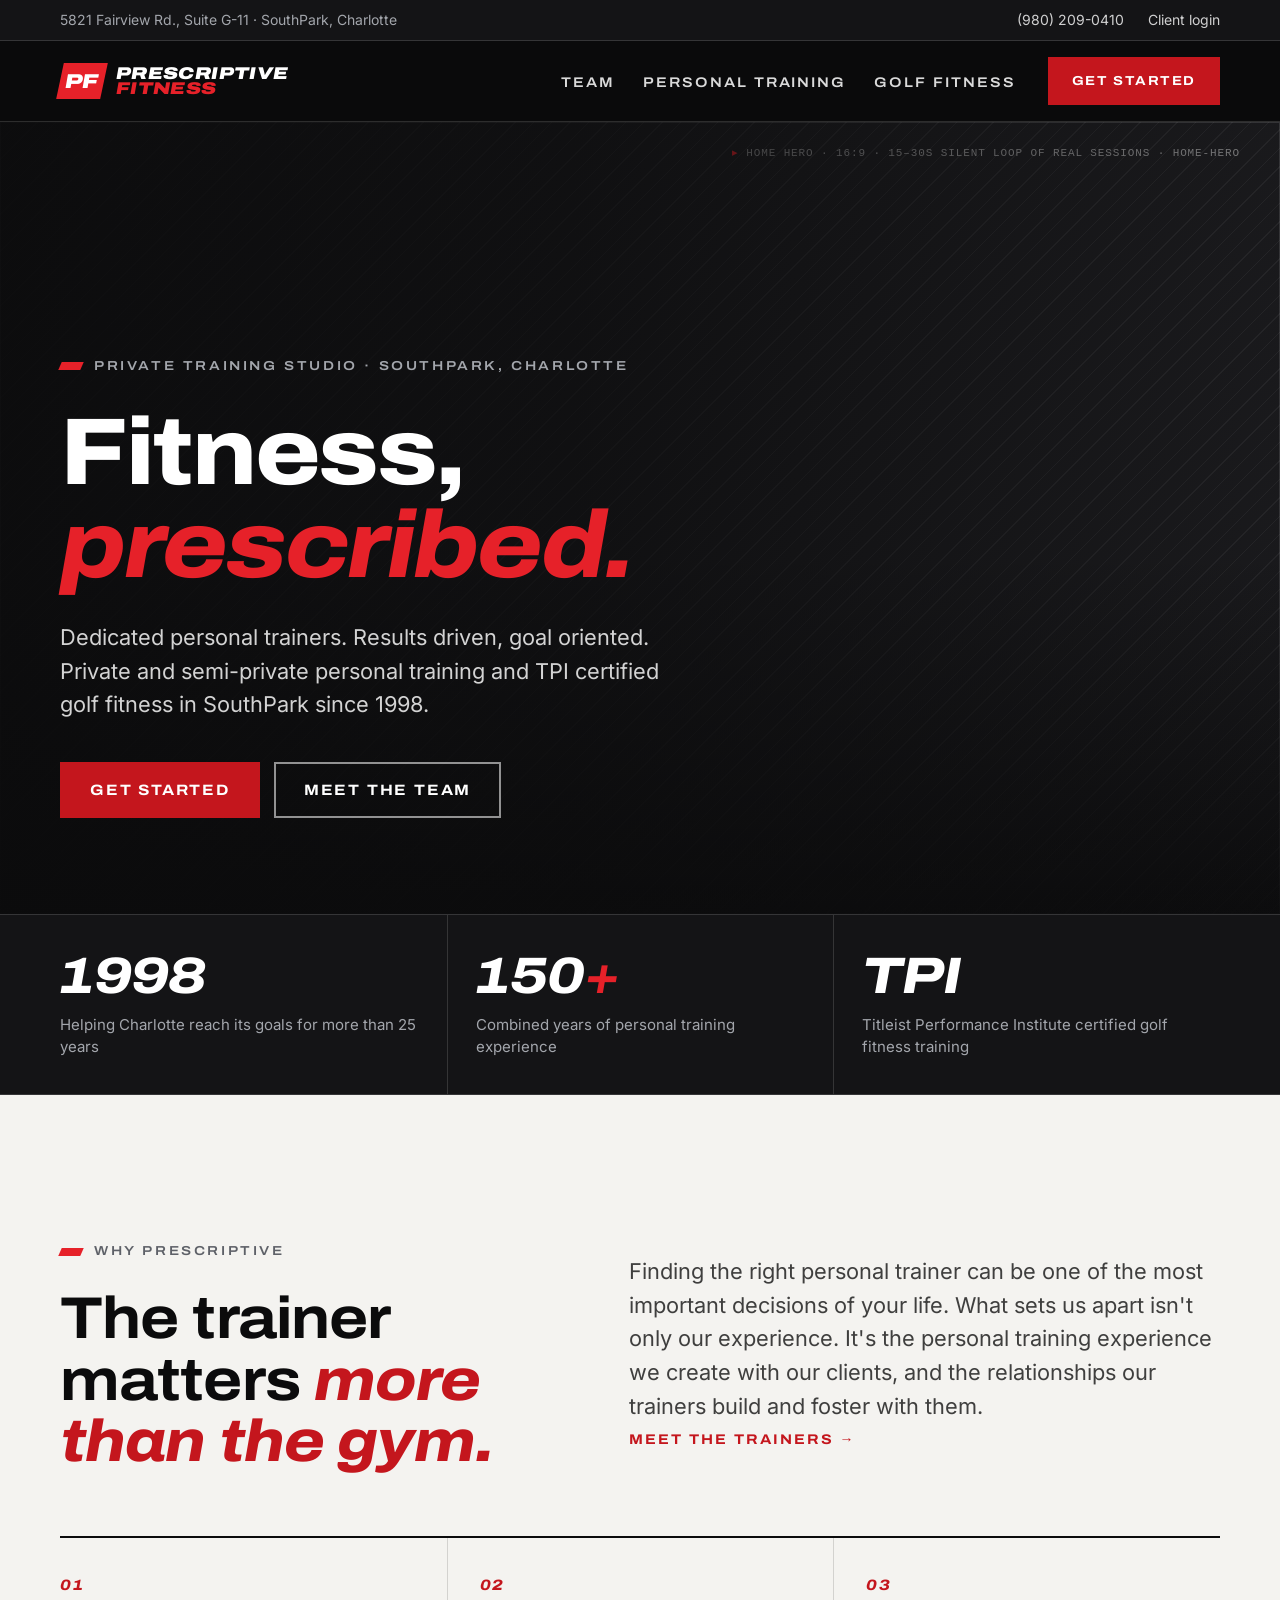
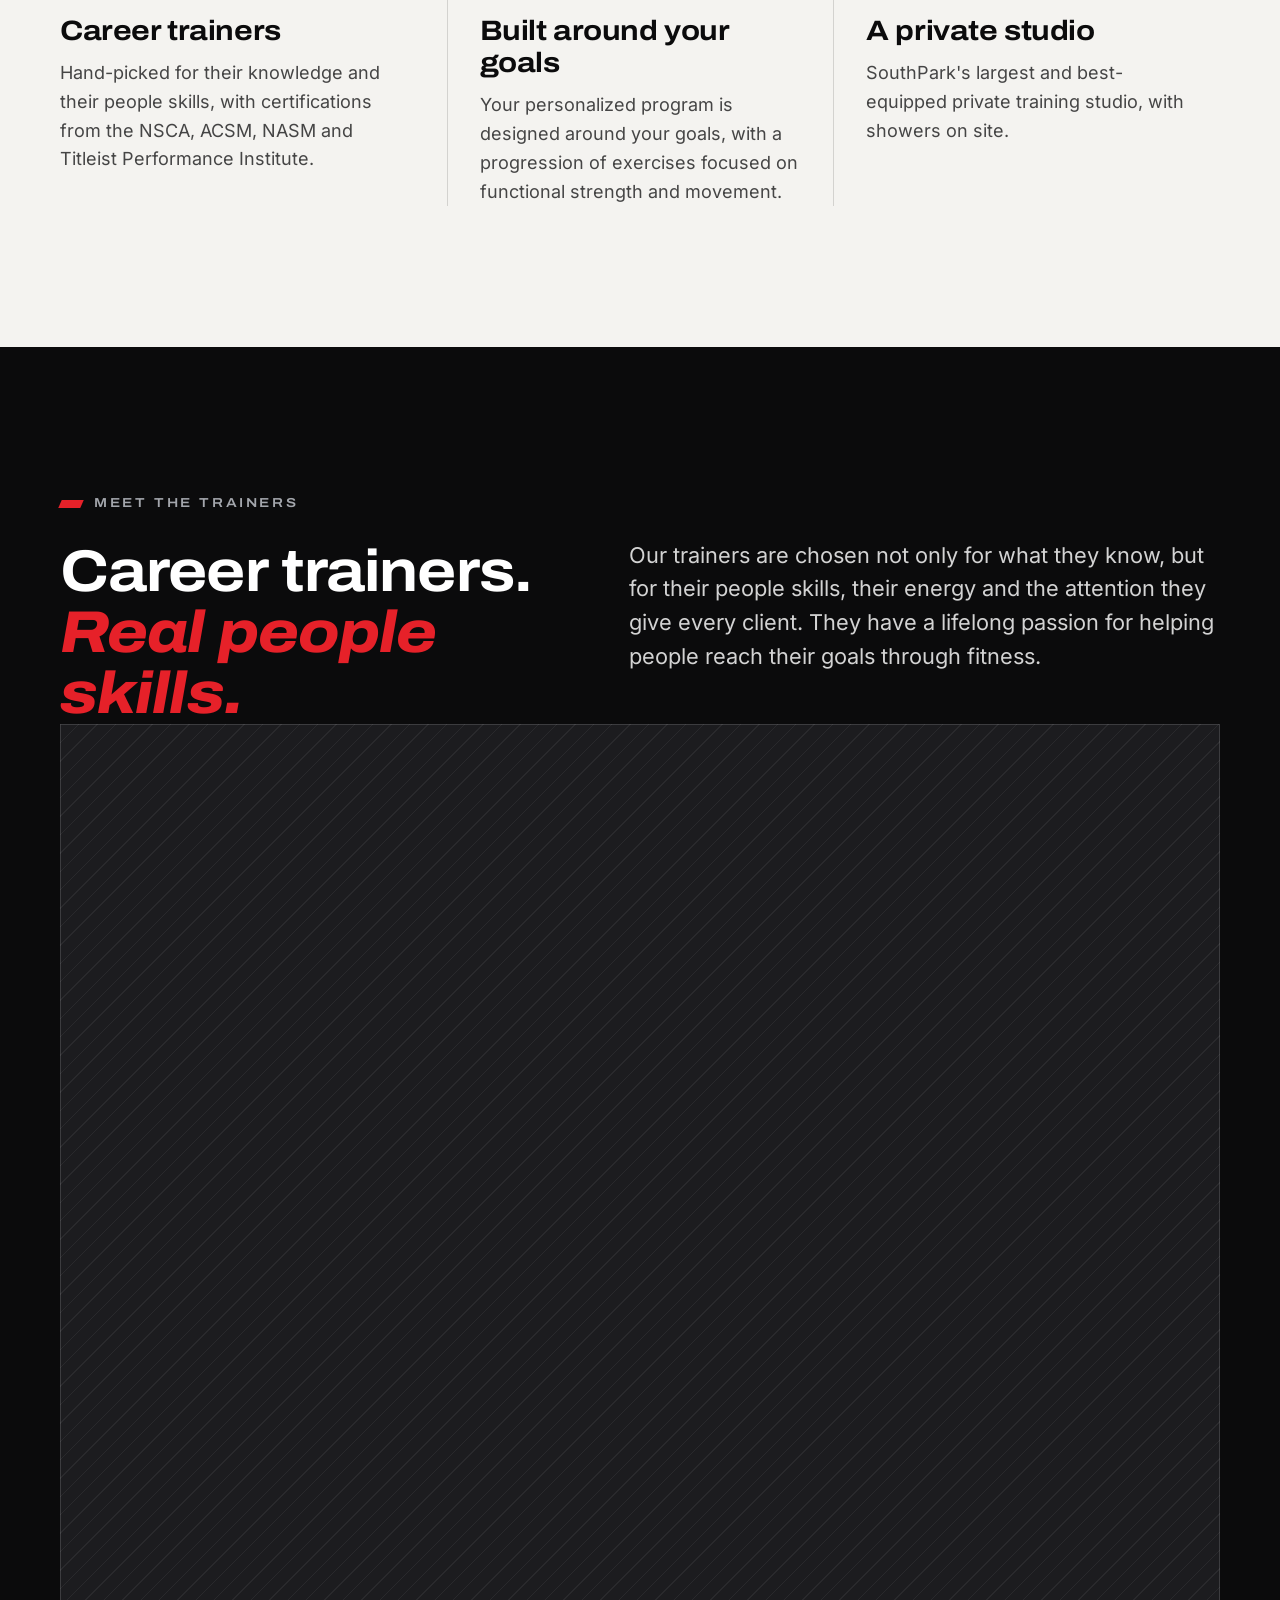
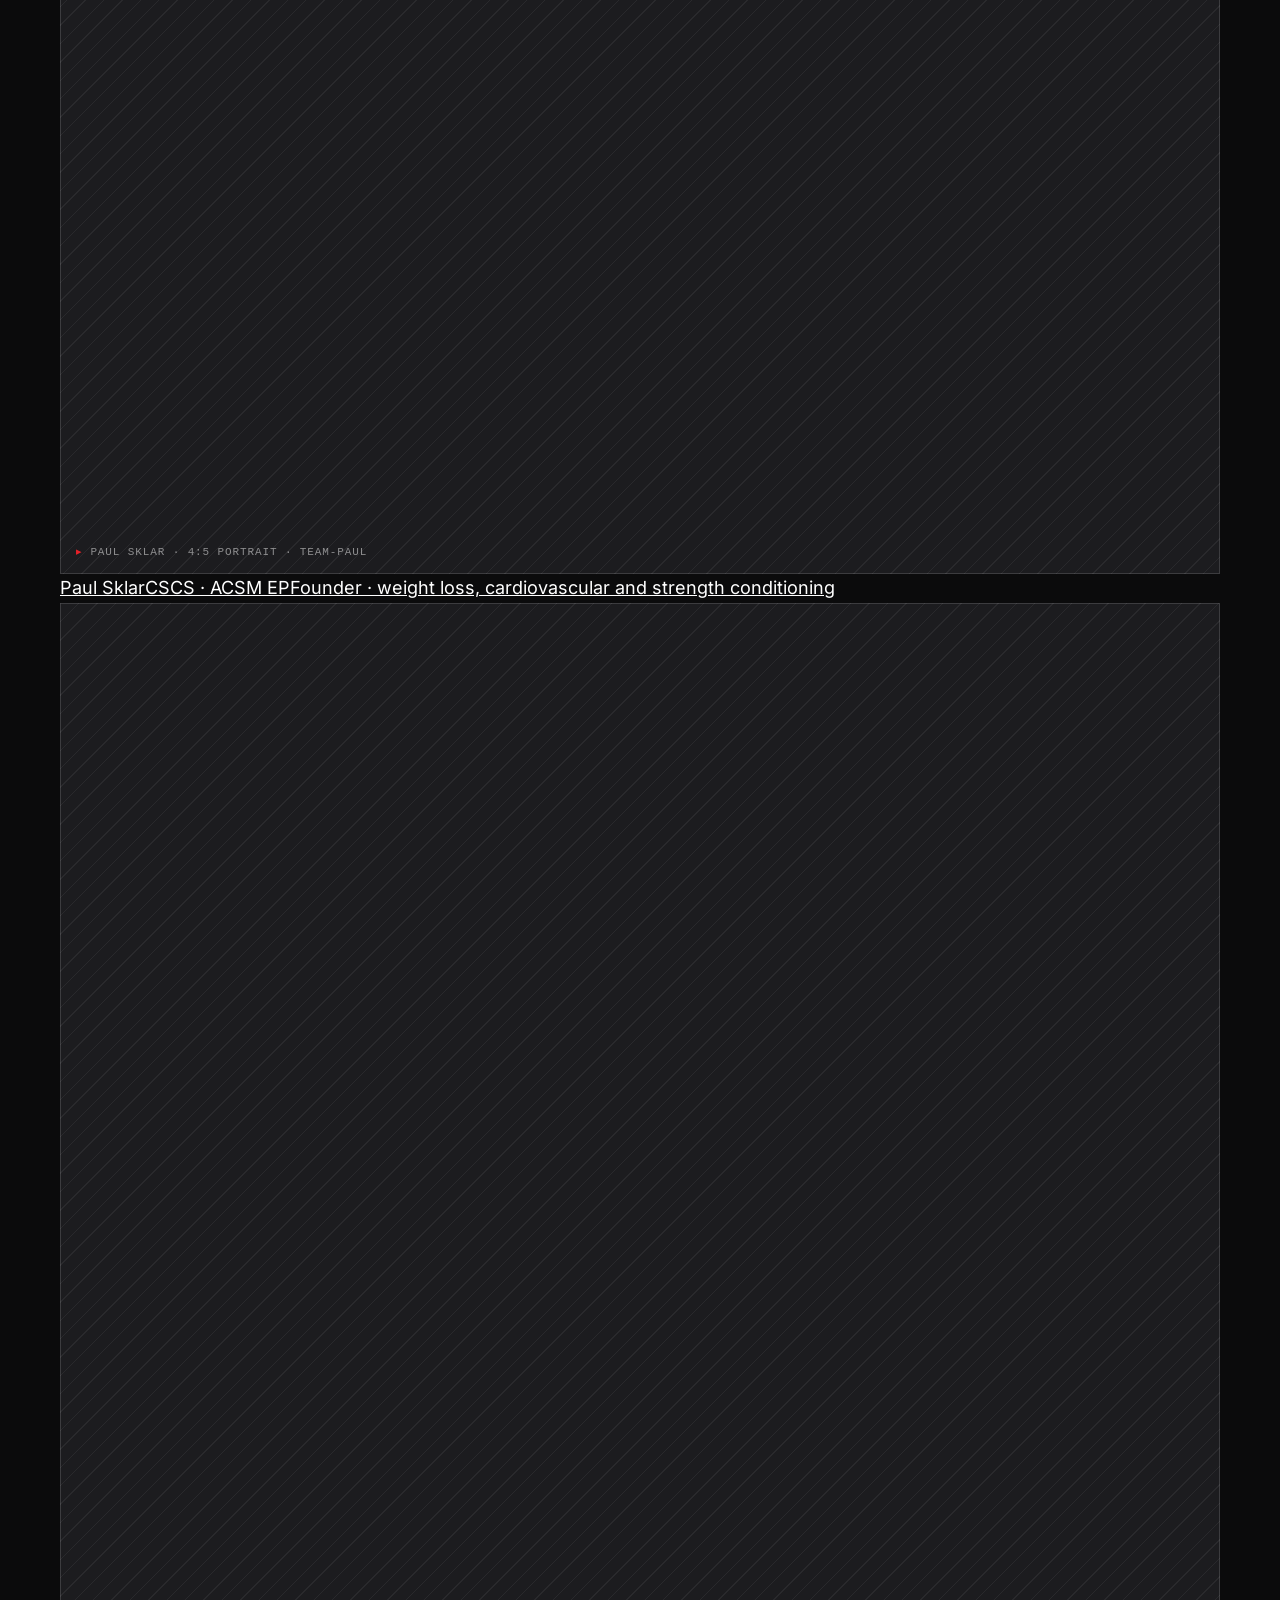
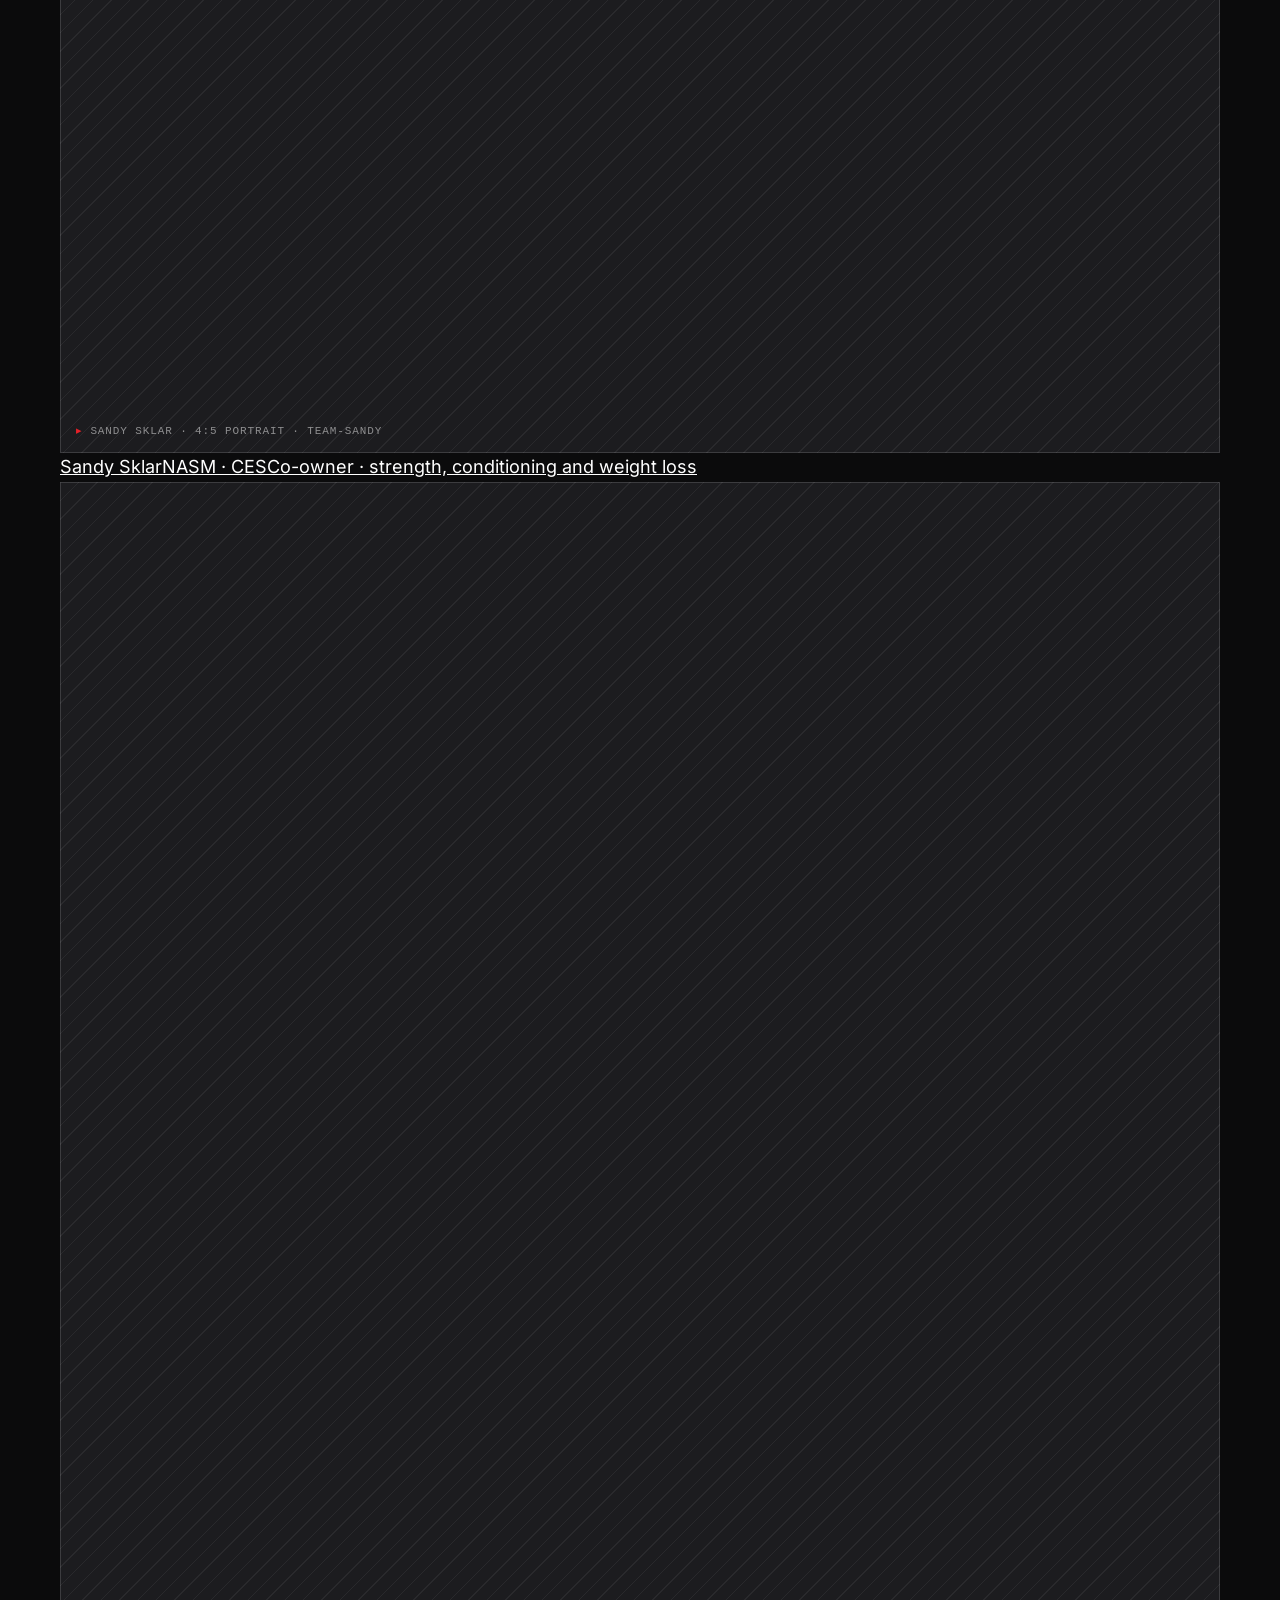
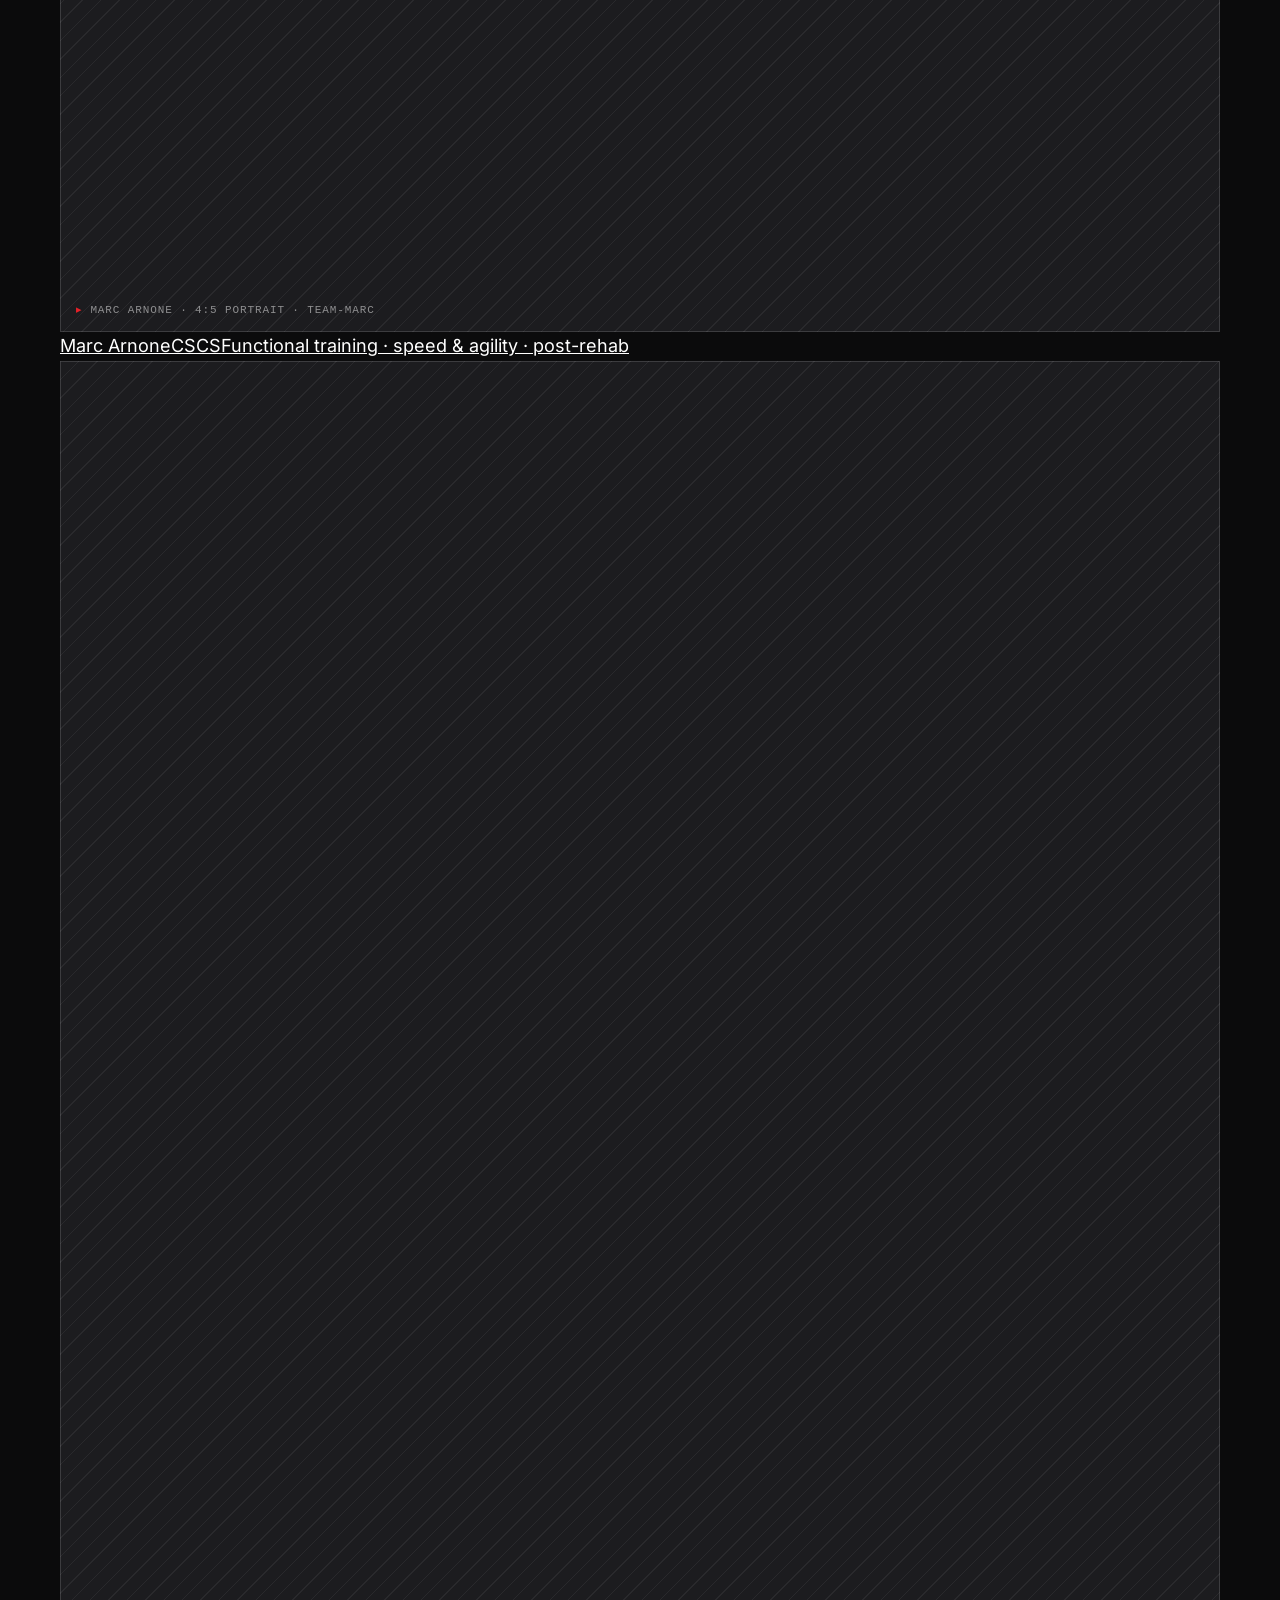
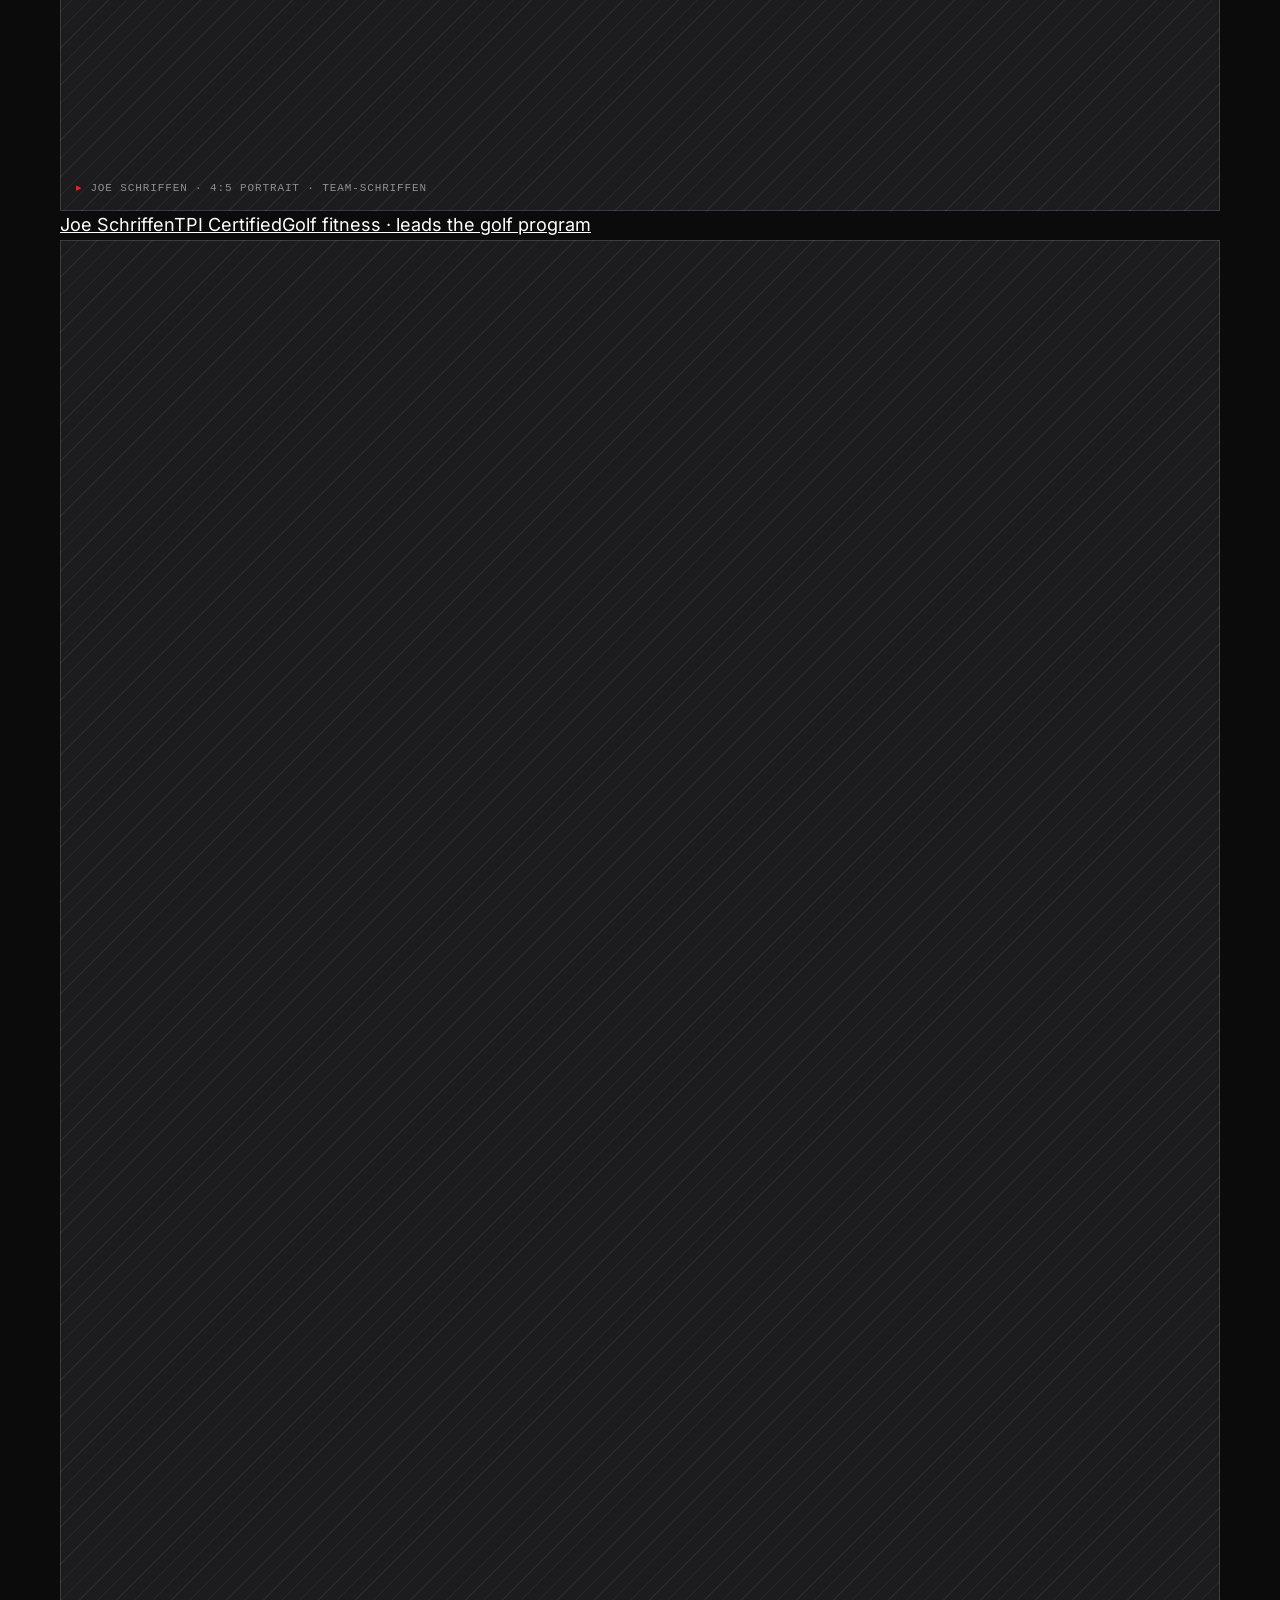
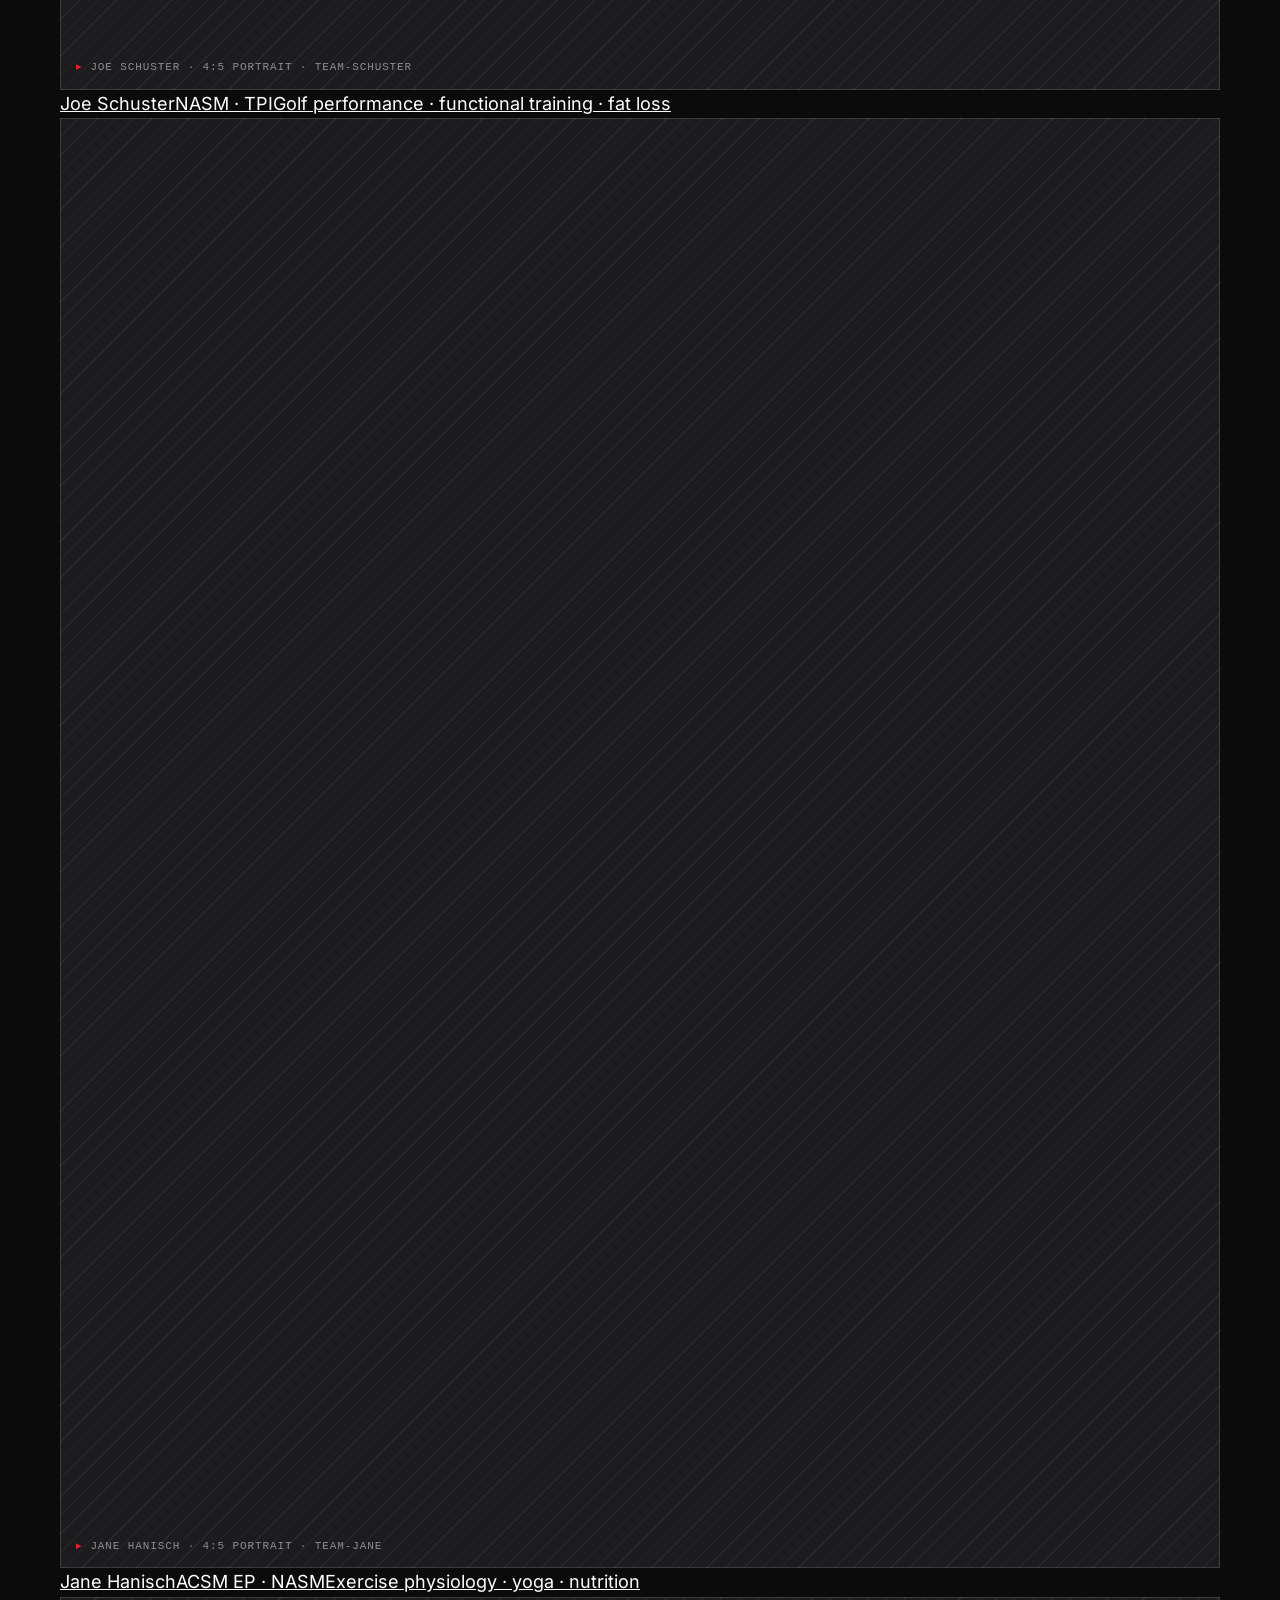
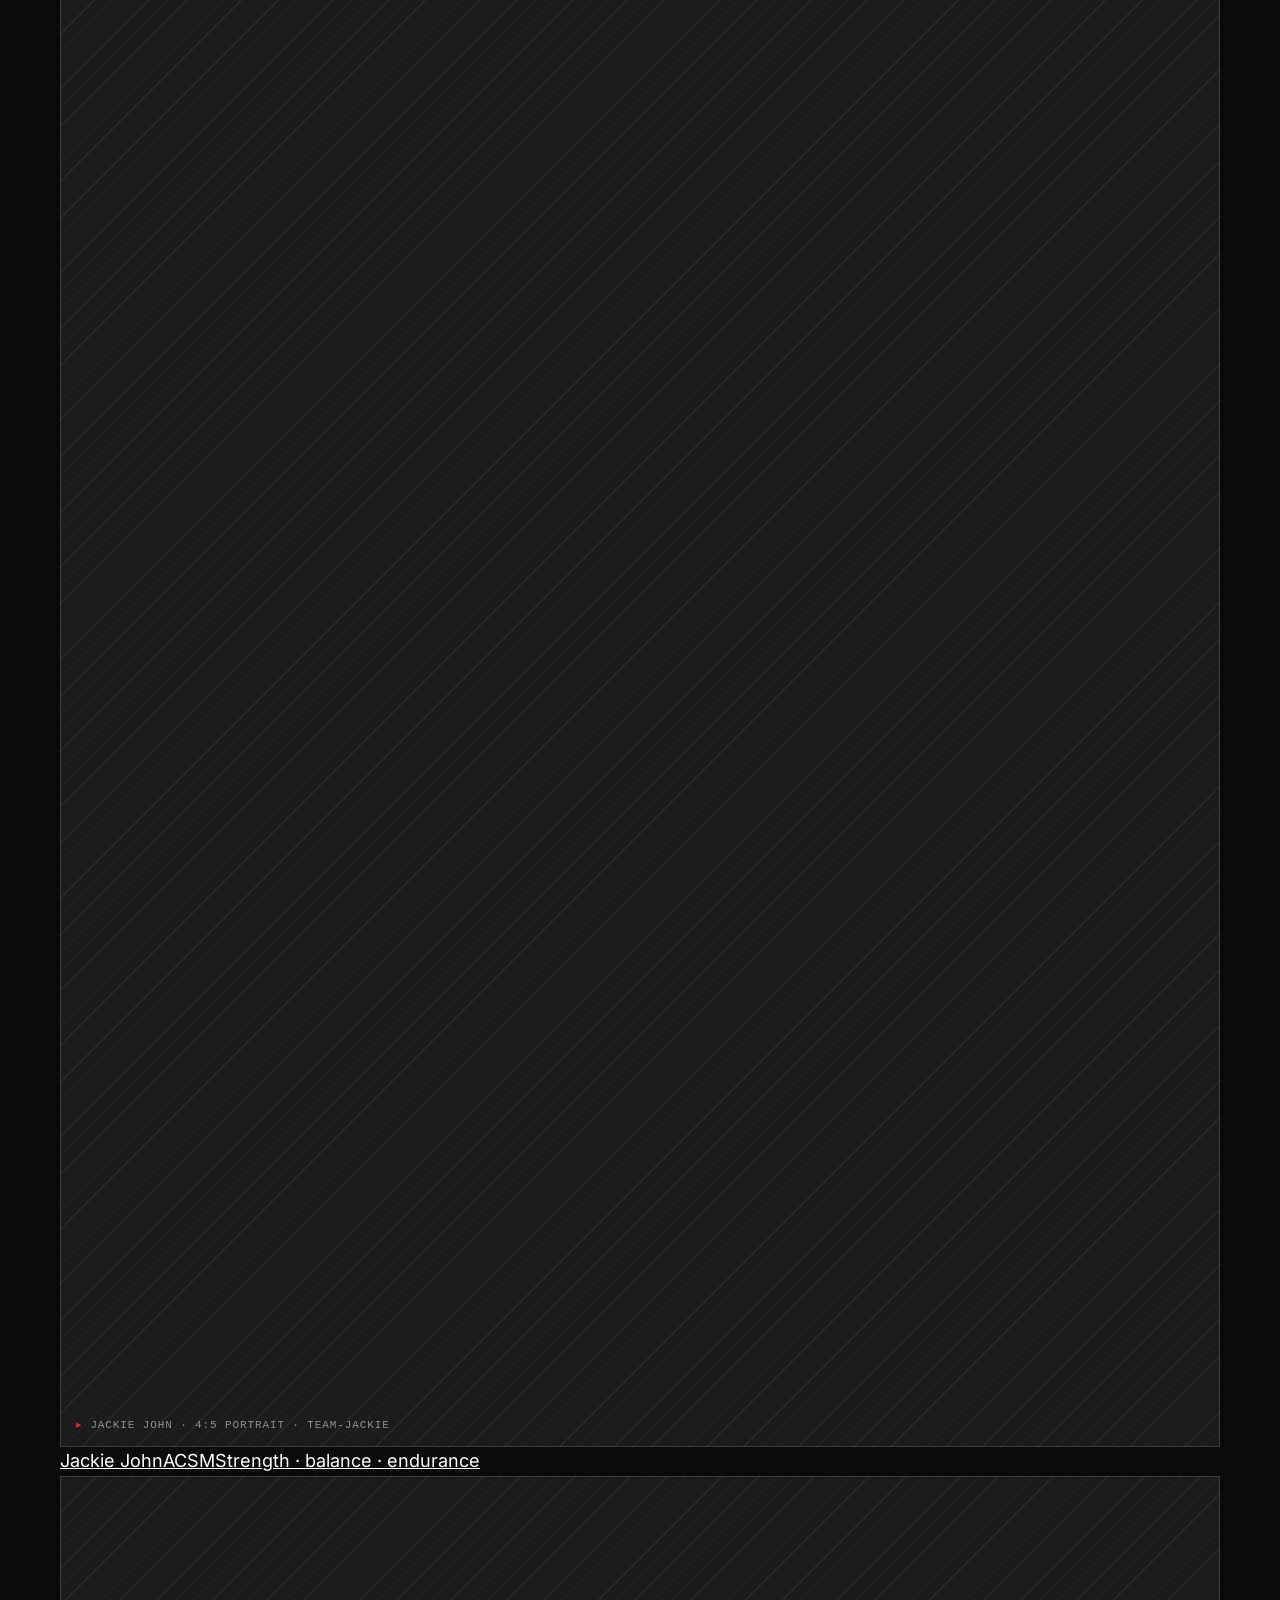
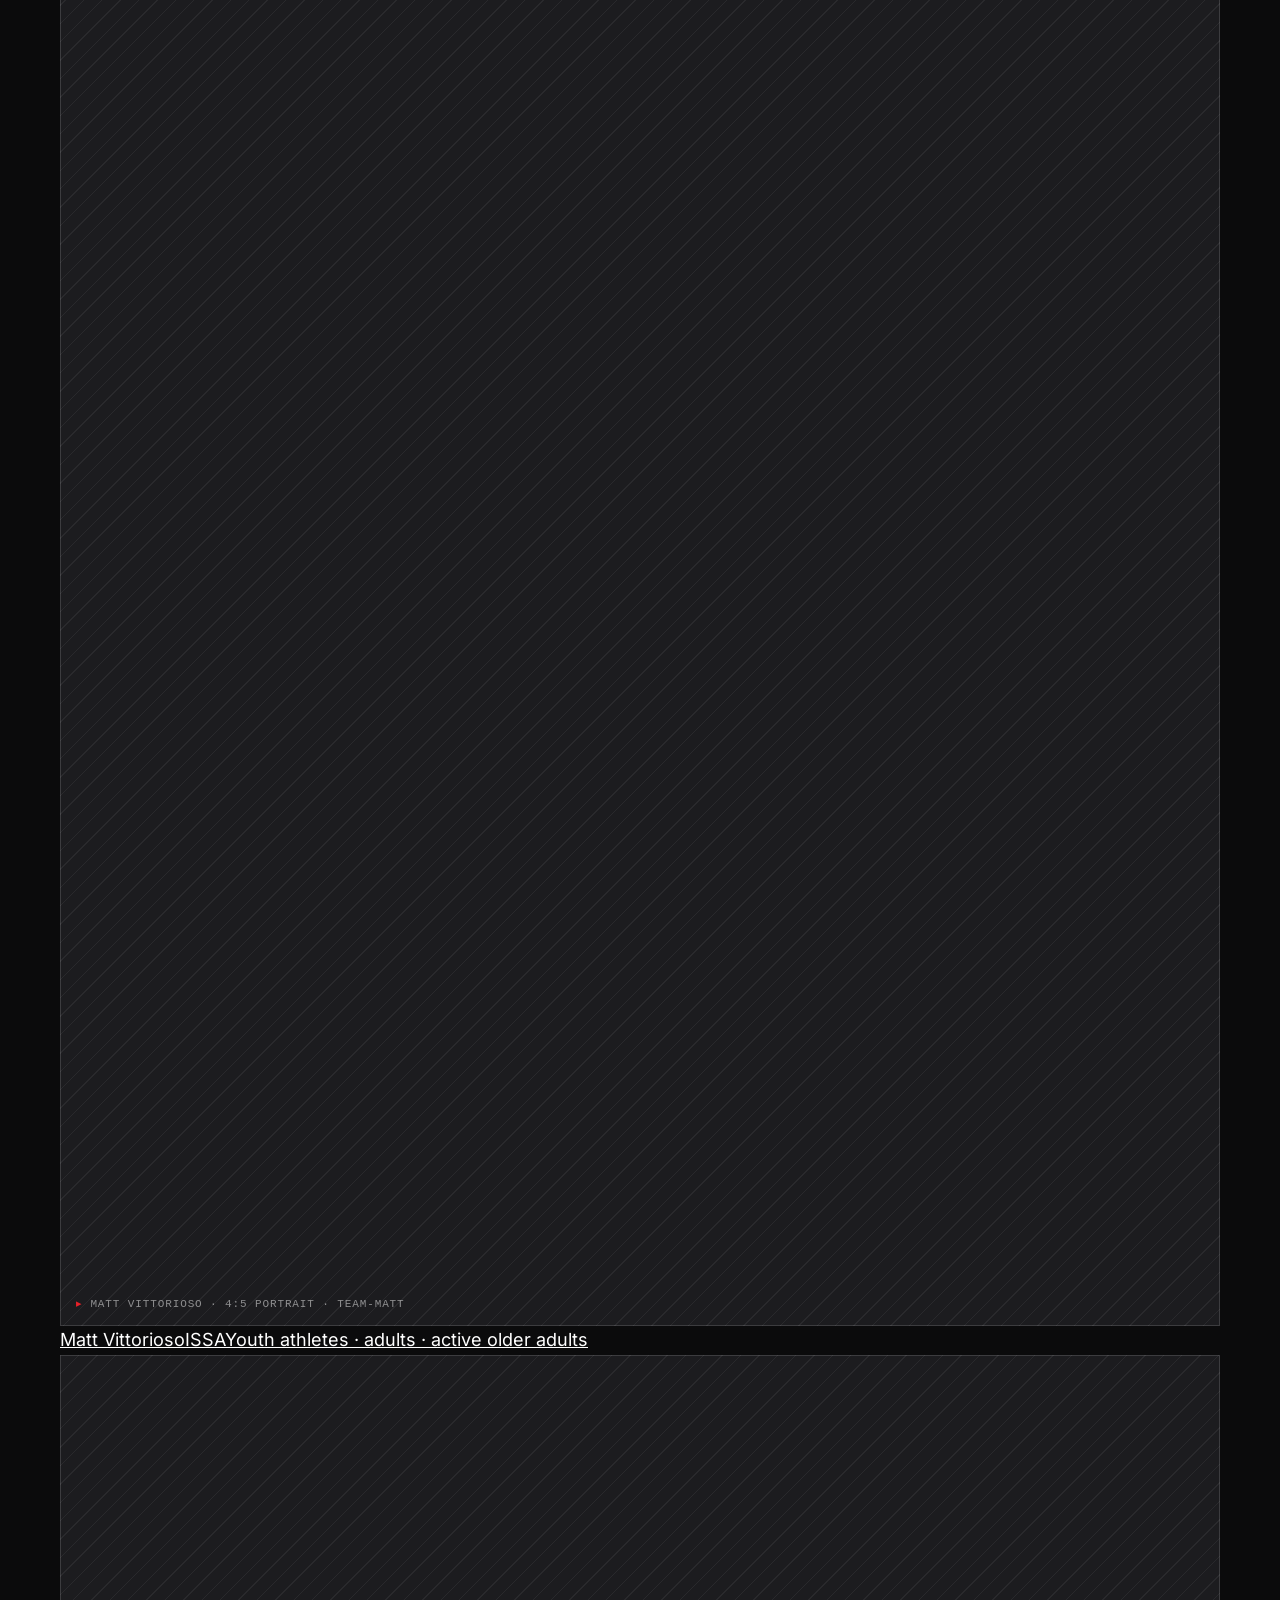
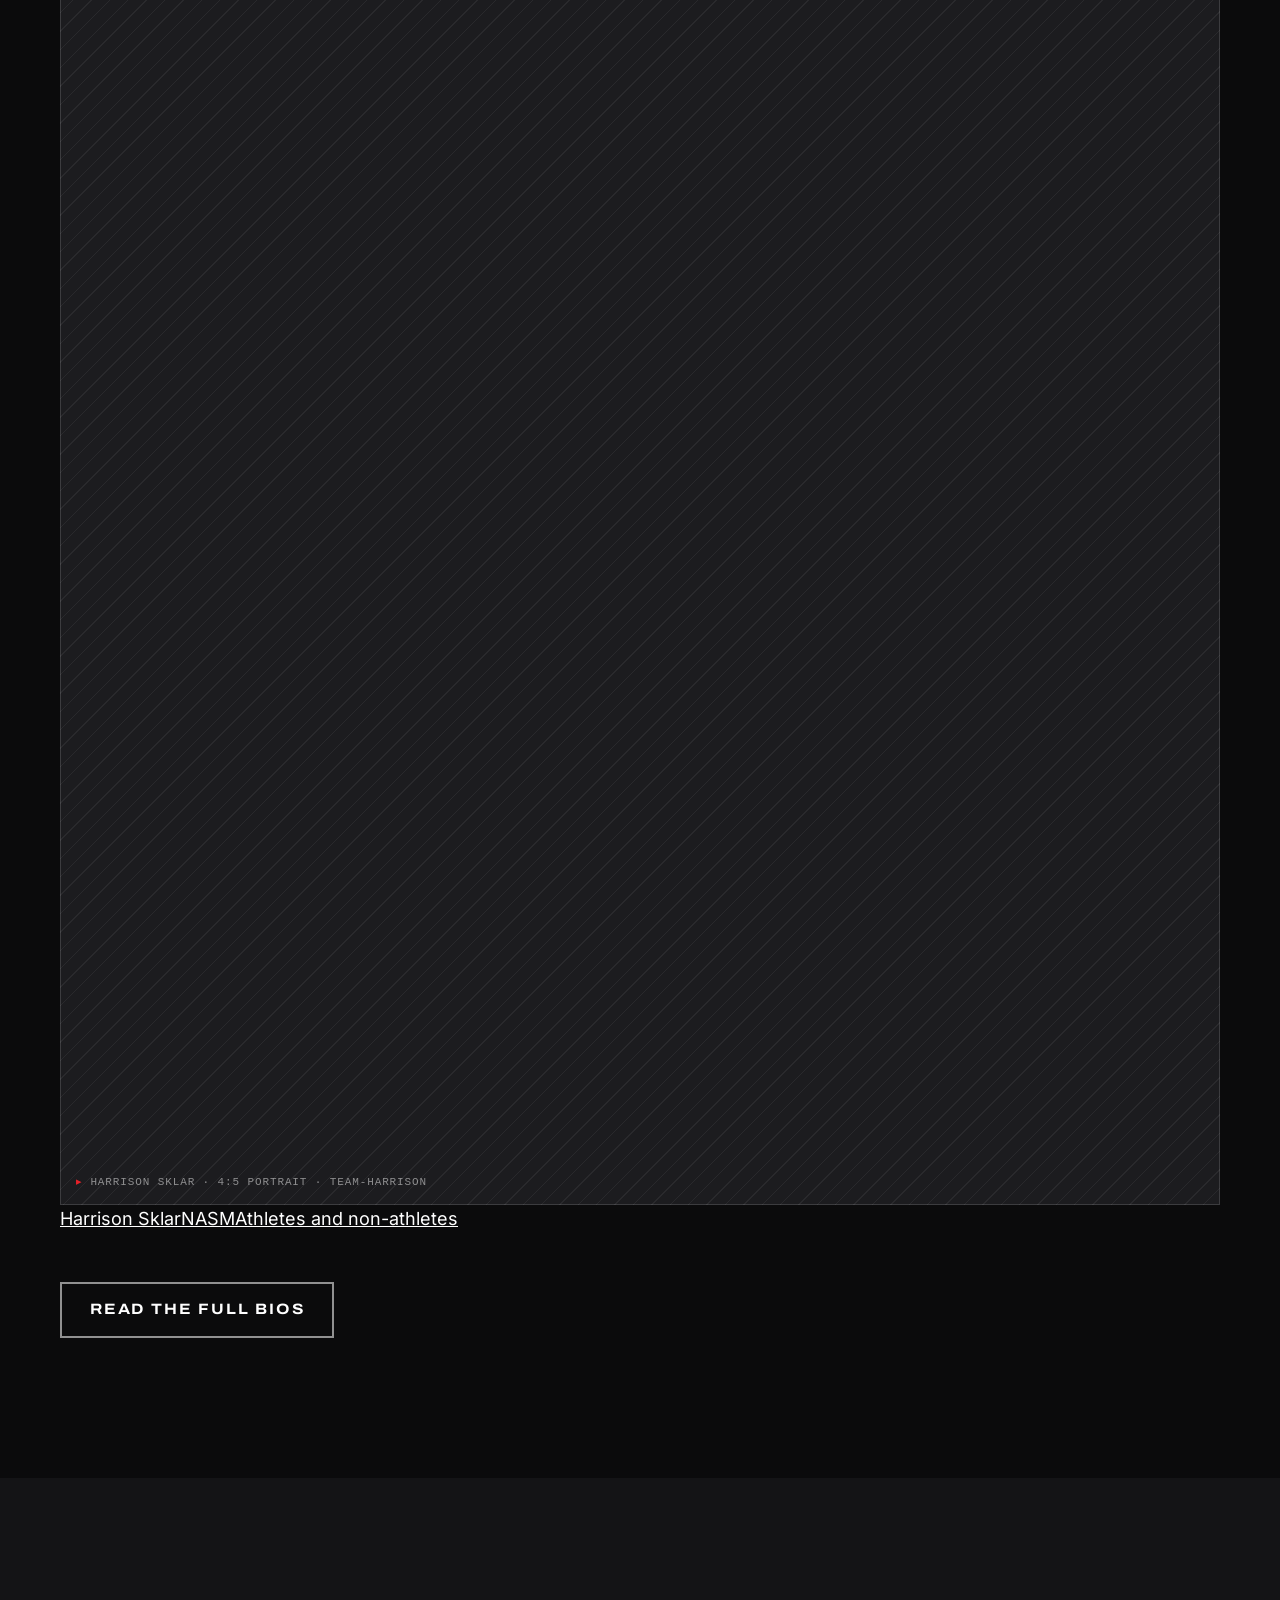
==== commit a64e5d54: "Add files via upload" ====
--- a/index.html
+++ b/index.html
@@ -79,22 +79,36 @@
   </div>
 </section>
 
-<section class="section" aria-labelledby="dddc-h">
+<section class="section" aria-labelledby="trainers-h">
   <div class="wrap">
     <div class="split split--center">
       <div class="stack reveal">
-        <span class="label">Our philosophy</span>
-        <h2 class="h2" id="dddc-h">It starts with <em class="hl">DDDC.</em></h2>
-      </div>
-      <p class="lede reveal">Prescriptive Fitness was founded on the idea that people can achieve anything in life as long as they have four things. That idea became our training philosophy: build people up physically until they believe in themselves strongly enough to reach any goal they set.</p>
-    </div>
-    <ol class="rx dddc" style="list-style:none;padding:0">
-      <li class="rx__step reveal"><span class="rx__tag">D</span><h3 class="h3">Desire</h3></li>
-      <li class="rx__step reveal"><span class="rx__tag">D</span><h3 class="h3">Determination</h3></li>
-      <li class="rx__step reveal"><span class="rx__tag">D</span><h3 class="h3">Dedication</h3></li>
-      <li class="rx__step reveal"><span class="rx__tag">C</span><h3 class="h3">Commitment</h3></li>
-    </ol>
-    <blockquote class="mission reveal">Prescriptive Fitness was founded to fill an important void and bridge the gap between health, fitness and quality of life by empowering, motivating and inspiring people to reach their highest level of physical performance.<cite>Our mission</cite></blockquote>
+        <span class="label">Meet the trainers</span>
+        <h2 class="h2" id="trainers-h">Career trainers. <em class="hl">Real people skills.</em></h2>
+      </div>
+      <p class="lede reveal">Our trainers are chosen not only for what they know, but for their people skills, their energy and the attention they give every client. They have a lifelong passion for helping people reach their goals through fitness.</p>
+    </div>
+    <div class="trainers">
+      <a class="trainer reveal" href="team.html#team-paul"><div class="slot slot--4x5" data-media="team-paul" data-label="Paul Sklar · 4:5 portrait" data-alt="Paul Sklar"></div>
+        <span class="trainer__name">Paul Sklar</span><span class="trainer__creds">CSCS · ACSM EP</span><span class="trainer__focus">Founder · weight loss, cardiovascular and strength conditioning</span></a>
+      <a class="trainer reveal" href="team.html#team-sandy"><div class="slot slot--4x5" data-media="team-sandy" data-label="Sandy Sklar · 4:5 portrait" data-alt="Sandy Sklar"></div>
+        <span class="trainer__name">Sandy Sklar</span><span class="trainer__creds">NASM · CES</span><span class="trainer__focus">Co-owner · strength, conditioning and weight loss</span></a>
+      <a class="trainer reveal" href="team.html#team-marc"><div class="slot slot--4x5" data-media="team-marc" data-label="Marc Arnone · 4:5 portrait" data-alt="Marc Arnone"></div>
+        <span class="trainer__name">Marc Arnone</span><span class="trainer__creds">CSCS</span><span class="trainer__focus">Functional training · speed &amp; agility · post-rehab</span></a>
+      <a class="trainer reveal" href="team.html#team-schriffen"><div class="slot slot--4x5" data-media="team-schriffen" data-label="Joe Schriffen · 4:5 portrait" data-alt="Joe Schriffen"></div>
+        <span class="trainer__name">Joe Schriffen</span><span class="trainer__creds">TPI Certified</span><span class="trainer__focus">Golf fitness · leads the golf program</span></a>
+      <a class="trainer reveal" href="team.html#team-schuster"><div class="slot slot--4x5" data-media="team-schuster" data-label="Joe Schuster · 4:5 portrait" data-alt="Joe Schuster"></div>
+        <span class="trainer__name">Joe Schuster</span><span class="trainer__creds">NASM · TPI</span><span class="trainer__focus">Golf performance · functional training · fat loss</span></a>
+      <a class="trainer reveal" href="team.html#team-jane"><div class="slot slot--4x5" data-media="team-jane" data-label="Jane Hanisch · 4:5 portrait" data-alt="Jane Hanisch"></div>
+        <span class="trainer__name">Jane Hanisch</span><span class="trainer__creds">ACSM EP · NASM</span><span class="trainer__focus">Exercise physiology · yoga · nutrition</span></a>
+      <a class="trainer reveal" href="team.html#team-jackie"><div class="slot slot--4x5" data-media="team-jackie" data-label="Jackie John · 4:5 portrait" data-alt="Jackie John"></div>
+        <span class="trainer__name">Jackie John</span><span class="trainer__creds">ACSM</span><span class="trainer__focus">Strength · balance · endurance</span></a>
+      <a class="trainer reveal" href="team.html#team-matt"><div class="slot slot--4x5" data-media="team-matt" data-label="Matt Vittorioso · 4:5 portrait" data-alt="Matt Vittorioso"></div>
+        <span class="trainer__name">Matt Vittorioso</span><span class="trainer__creds">ISSA</span><span class="trainer__focus">Youth athletes · adults · active older adults</span></a>
+      <a class="trainer reveal" href="team.html#team-harrison"><div class="slot slot--4x5" data-media="team-harrison" data-label="Harrison Sklar · 4:5 portrait" data-alt="Harrison Sklar"></div>
+        <span class="trainer__name">Harrison Sklar</span><span class="trainer__creds">NASM</span><span class="trainer__focus">Athletes and non-athletes</span></a>
+    </div>
+    <div class="btn-row" style="margin-top:48px"><a class="btn btn--ghost" href="team.html">Read the full bios</a></div>
   </div>
 </section>
 
@@ -104,6 +118,7 @@
       <span class="label">Our founders</span>
       <h2 class="h2" id="founders-h">Founded by <em class="hl">coaches.</em></h2>
       <p class="lede">Prescriptive Fitness was founded by Paul Sklar, CSCS, a professional trainer since 1993, and is co-owned by Sandy Sklar, NASM. Both still train clients at the studio, alongside a team of hand-picked career trainers.</p>
+      <p class="muted">Outside the studio, millions follow their workouts online at <a class="owner__handle" href="https://www.instagram.com/paulsklarxfit/" rel="noopener">@paulsklarxfit</a> and <a class="owner__handle" href="https://www.instagram.com/sandysklarxfit/" rel="noopener">@sandysklarxfit</a>.</p>
       <a class="link-arrow" href="team.html">Meet the team</a>
     </div>
     <div class="reveal"><div class="slot slot--3x2" data-media="home-founders" data-label="Founders · 3:2 · Paul &amp; Sandy coaching in the studio" data-alt="Paul and Sandy Sklar training clients at Prescriptive Fitness"></div></div>
--- a/assets/css/site.css
+++ b/assets/css/site.css
@@ -414,3 +414,21 @@
 /* Book link lives in the button on desktop, in the list on mobile */
 .nav__mobile-only { display: none; }
 @media (max-width: 900px) { .nav__mobile-only { display: block; } }
+
+/* Oct 2026 revision: three-up proof strip, DDDC philosophy, mission quote */
+.proof__grid--3 { grid-template-columns: repeat(3, 1fr); }
+.dddc .rx__tag { font-size: 64px; color: var(--red); }
+.dddc .rx__step h3 { margin-top: 12px; }
+.mission { margin: 64px 0 0; max-width: 900px; padding-left: 28px; border-left: 3px solid var(--red); font: 500 italic clamp(20px, 2vw, 26px)/1.5 var(--body); color: rgba(255,255,255,0.9); }
+.mission cite { display: block; margin-top: 16px; font: 700 12px/1.2 var(--display); font-stretch: 112%; font-style: normal; letter-spacing: 0.18em; text-transform: uppercase; color: var(--mute-on-black); }
+@media (max-width: 900px) {
+  .proof__grid--3 { grid-template-columns: 1fr; }
+  .proof__grid--3 .proof__item { padding: 24px 0; border-left: 0; }
+  .proof__grid--3 .proof__item + .proof__item { border-top: 1px solid var(--line-on-black); }
+}
+@media (max-width: 640px) {
+  .dddc { grid-template-columns: 1fr 1fr; }
+  .dddc .rx__step:nth-child(even) { padding-left: 20px; border-left: 1px solid var(--line-on-black); }
+  .dddc .rx__step:nth-child(even)::before { left: 20px; }
+  .dddc .rx__tag { font-size: 48px; }
+}
